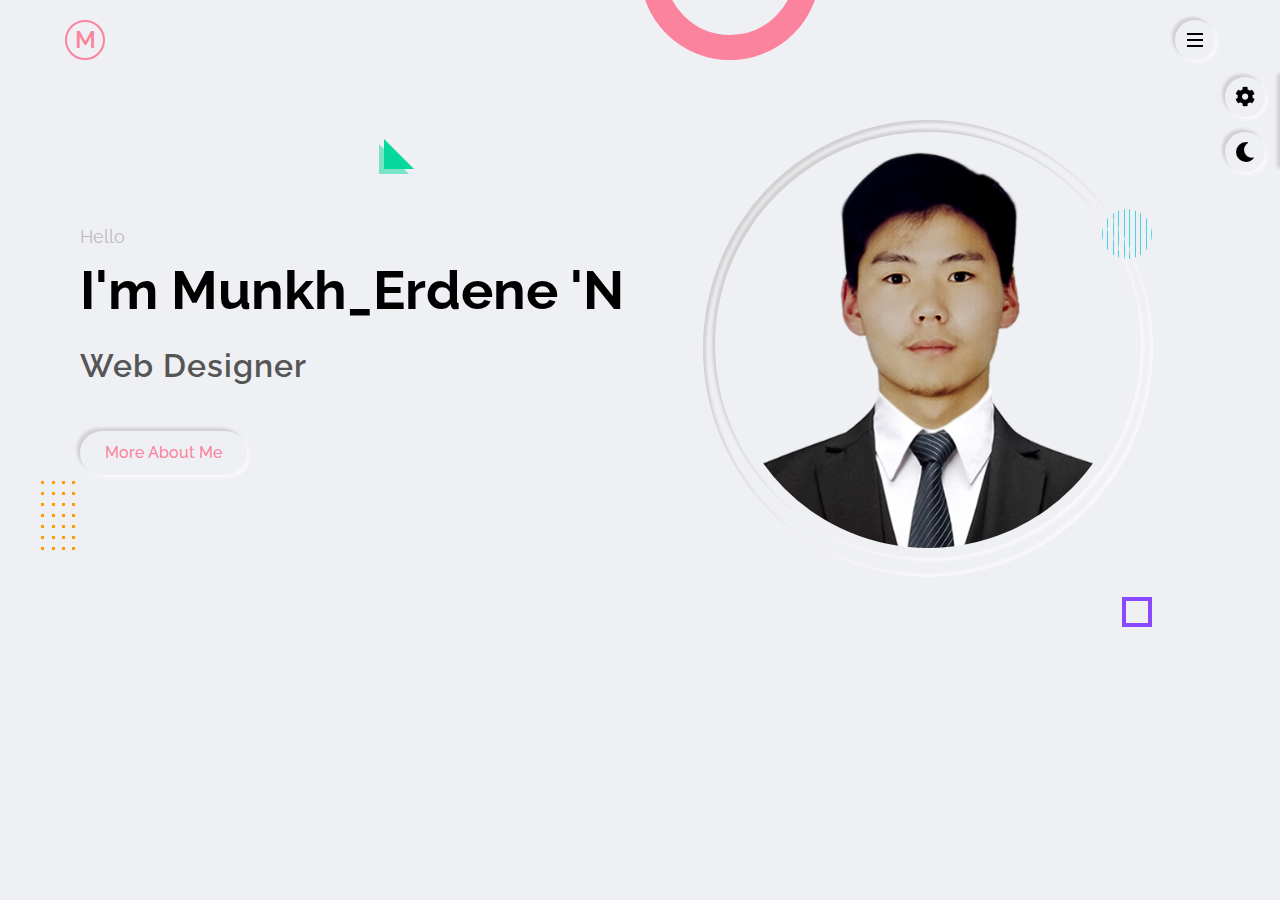
==== index.html @ 254041e9 "responsive edit!!!!" ====
<!DOCTYPE html>
<html lang="mn">
  <head>
    <meta charset="UTF-8" />
    <meta http-equiv="X-UA-Compatible" content="IE=edge" />
    <meta name="viewport" content="width=device-width, initial-scale=1.0" />
    <link
      rel="stylesheet"
      href="https://cdnjs.cloudflare.com/ajax/libs/font-awesome/5.15.4/css/all.min.css"
      integrity="sha512-1ycn6IcaQQ40/MKBW2W4Rhis/DbILU74C1vSrLJxCq57o941Ym01SwNsOMqvEBFlcgUa6xLiPY/NS5R+E6ztJQ=="
      crossorigin="anonymous"
      referrerpolicy="no-referrer"
    />
    <link rel="stylesheet" href="./assets/css/sytle.css" />
    <link rel="icon" type="image/png" href="./img/photo/title logo.png" />
    <link
      rel="stylesheet"
      type="text/css"
      class="alternate-style"
      title="color-1"
      href="./assets/skins/color-1.css"
      disabled
    />
    <link
      rel="stylesheet"
      type="text/css"
      class="alternate-style"
      title="color-2"
      href="./assets/skins/color-2.css"
      disabled
    />
    <link
      rel="stylesheet"
      type="text/css"
      class="alternate-style"
      title="color-3"
      href="./assets/skins/color-3.css"
      disabled
    />
    <link
      rel="stylesheet"
      type="text/css"
      class="alternate-style"
      title="color-4"
      href="./assets/skins/color-4.css"
      disabled
    />
    <link
      rel="stylesheet"
      type="text/css"
      class="alternate-style"
      title="color-5"
      href="./assets/skins/color-5.css"
      disabled
    />
    <title>Portfolio Website</title>
  </head>

  <body>
    <!-- header start -->
    <header class="header">
      <div class="container">
        <div class="row">
          <div class="logo">
            <a href="./index.html">M</a>
          </div>
          <div class="hamburger-btn outer-shadow hover-in-shadow">
            <span></span>
          </div>
        </div>
      </div>
    </header>
    <!-- header end -->

    <!-- navigation menu start -->
    <nav class="nav-menu">
      <div class="close-nav-menu outer-shadow hover-in-shadow">&times;</div>
      <div class="nav-menu-inner">
        <ul>
          <li>
            <a href="#home" class="link-item inner-shadow active">Home</a>
          </li>
          <li>
            <a href="#about" class="link-item outer-shadow hover-in-shadow"
              >About</a
            >
          </li>
          <li>
            <a href="#service" class="link-item outer-shadow hover-in-shadow"
              >Services</a
            >
          </li>
          <li>
            <a href="#portfolio" class="link-item outer-shadow hover-in-shadow"
              >Portfolio</a
            >
          </li>
          <li>
            <a href="#contact" class="link-item outer-shadow hover-in-shadow"
              >Contact</a
            >
          </li>
        </ul>
      </div>
      <!-- copyright text -->
      <p class="copyright">&copy; 2021 Website Munkh_Erdene 'N</p>
    </nav>
    <div class="fade-out-effect"></div>
    <!-- navigation menu end -->

    <!-- home section start -->
    <section class="home-section section active" id="home">
      <!-- effect wrap start -->
      <div class="effect-wrap">
        <div class="effect effect-1"></div>
        <div class="effect effect-2">
          <div></div>
          <div></div>
          <div></div>
          <div></div>
          <div></div>
          <div></div>
          <div></div>
          <div></div>
          <div></div>
          <div></div>
          <div></div>
          <div></div>
          <div></div>
          <div></div>
          <div></div>
          <div></div>
          <div></div>
          <div></div>
          <div></div>
          <div></div>
          <div></div>
          <div></div>
          <div></div>
          <div></div>
          <div></div>
          <div></div>
          <div></div>
          <div></div>
        </div>
        <div class="effect effect-3"></div>
        <div class="effect effect-4"></div>
        <div class="effect effect-5">
          <div></div>
          <div></div>
          <div></div>
          <div></div>
          <div></div>
          <div></div>
          <div></div>
          <div></div>
          <div></div>
          <div></div>
        </div>
      </div>
      <!-- effect wrap end -->

      <div class="container">
        <div class="row1 full-screen alin-items-center">
          <div class="home-text">
            <p>Hello</p>
            <h2>I'm Munkh_Erdene 'N</h2>
            <div class="animated-text">
              <h1>Web Designer</h1>
              <h1>Web Developer</h1>
              <h1>Graphic Designer</h1>
            </div>
            <a
              href="#about"
              class="link-item btn-1 outer-shadow hover-in-shadow"
              >More About Me</a
            >
          </div>
          <div class="home-img">
            <div class="img-box inner-shadow">
              <img
                src="./img/photo/main.png"
                class="outer-shadow"
                alt="profile pic"
              />
            </div>
          </div>
        </div>
      </div>
    </section>
    <!-- home section end -->

    <!-- about section start -->
    <section class="about-section section" id="about">
      <div class="container">
        <div class="row">
          <div class="section-title">
            <h2 data-heading="main info">About Me</h2>
          </div>
        </div>
        <div class="row">
          <div class="about-img">
            <div class="img-box inner-shadow">
              <img
                src="./img/photo/main.png"
                class="outer-shadow"
                alt="profile pic"
              />
            </div>
            <!-- social links start -->
            <div class="social-link">
              <a
                href="https://www.facebook.com/profile.php?id=100051219225072"
                class="outer-shadow hover-in-shadow"
              >
                <i class="fab fa-facebook-f"></i>
              </a>
              <a href="#" class="outer-shadow hover-in-shadow"
                ><i class="fab fa-twitter"></i
              ></a>
              <a
                href="https://www.instagram.com/munkh_erdene.n12/"
                class="outer-shadow hover-in-shadow"
              >
                <i class="fab fa-instagram"></i>
              </a>
              <a
                href="https://github.com/Munkh-Erdene12"
                class="outer-shadow hover-in-shadow"
              >
                <i class="fab fa-github"> </i>
              </a>
            </div>
            <!-- social links end -->
          </div>
          <div class="about-info">
            <p>
              <span>Сайна байна уу? Намайг Мөнх-Эрдэнэ гэдэг.</span>
              Миний үндсэн мэргэжил гэвэл Graphic designer төгссөн. Тэгээд хүн
              ерөн өөрийнхөө дуртай зүйлээл хийх хэрэгтэй юм байна гэж бодоод,
              Энэтхэгийн их сургуулийн IT programming мэргэжилийг сонгосон.
              Ягаад IT чиглэлийг сонгосон бэ гэвэл,
            </p>
            <p>
              Миний хувьд компьютерийн программ хангамж чиглэлд их сонирхолтой
              байдаг байсан. Ирээдүйд чадварлаг programmist болохын төлөө хичээх
              болно.
            </p>
            <a
              href="./img/photo/cv.jpg"
              download
              class="btn-1 outer-shadow hover-in-shadow"
              >Download CV</a
            >
            <a href="#contact" class="btn-1 outer-shadow hover-in-shadow"
              >See More</a
            >
          </div>
        </div>

        <!-- about tabs start -->
        <div class="row">
          <div class="about-tabs">
            <span class="tab-item outer-shadow active" data-target=".skills"
              >Skills</span
            >
            <span class="tab-item" data-target=".experience">Experience</span>
            <span class="tab-item" data-target=".education">Education</span>
          </div>
        </div>
        <!-- about tabs end -->

        <!-- skill start -->
        <div class="row">
          <div class="skills tab-content active">
            <div class="grid">
              <!-- skill item start -->
              <div class="skill-item">
                <p>Html</p>
                <div class="progress inner-shadow">
                  <div class="progress-bar" style="width: calc(95% - 14px)">
                    <span>95%</span>
                  </div>
                </div>
              </div>
              <!-- skill item end -->

              <!-- skill item start -->
              <div class="skill-item">
                <p>Css</p>
                <div class="progress inner-shadow">
                  <div class="progress-bar" style="width: calc(85% - 14px)">
                    <span>85%</span>
                  </div>
                </div>
              </div>
              <!-- skill item end -->

              <!-- skill item start -->
              <div class="skill-item">
                <p>Bootstrap</p>
                <div class="progress inner-shadow">
                  <div class="progress-bar" style="width: calc(80% - 14px)">
                    <span>80%</span>
                  </div>
                </div>
              </div>
              <!-- skill item end -->

              <!-- skill item start -->
              <div class="skill-item">
                <p>Python</p>
                <div class="progress inner-shadow">
                  <div class="progress-bar" style="width: calc(30% - 14px)">
                    <span>30%</span>
                  </div>
                </div>
              </div>
              <!-- skill item end -->

              <!-- skill item start -->
              <div class="skill-item">
                <p>javascript</p>
                <div class="progress inner-shadow">
                  <div class="progress-bar" style="width: calc(30% - 14px)">
                    <span>30%</span>
                  </div>
                </div>
              </div>
              <!-- skill item end -->

              <!-- skill item start-->
              <div class="skill-item">
                <p>C++</p>
                <div class="progress inner-shadow">
                  <div class="progress-bar" style="width: calc(15% - 14px)">
                    <span>15%</span>
                  </div>
                </div>
              </div>
              <!-- skill item end -->
            </div>
          </div>
        </div>
        <!-- skill end -->

        <!-- experience start -->
        <div class="row-1">
          <div class="experience tab-content">
            <div class="row-1">
              <div class="timeline">
                <div class="row-1">
                  <!-- timeline item start -->
                  <div class="timeline-item">
                    <div class="timeline-item-inner outer-shadow">
                      <div class="icon">
                        <i class="fas fa-briefcase"></i>
                      </div>
                      <span>2020-2021</span>
                      <h3>Эх бэлтгэл & Засвар</h3>
                      <h4>Итгэл мөнх андууд</h4>
                      <p>
                        Итгэл мөнх андууд-д ажиллаж байхдаа эх бэлтгэл, 3D зураг
                        зурах болон сүлжээ засвар дээр ажиллаж байсан.
                      </p>
                    </div>
                  </div>
                  <!-- timeline item end -->

                  <!-- timeline item start -->
                  <div class="timeline-item">
                    <div class="timeline-item-inner outer-shadow">
                      <div class="icon">
                        <i class="fas fa-briefcase"></i>
                      </div>
                      <span>2019.10-21, 2019.10.27</span>
                      <h3>Өвөр Монгол шилийн гол</h3>
                      <h4>Дадлга</h4>
                      <p>
                        Шилийн голд дадлага гарч байх хугацаанд эх бэлтгэл болон
                        засвар сүлжээ гэх мэт зүйл дээр ажиллаж байсан. Мөн сурч
                        байсан зүйлээ улам батлагдагч мөн мэдэхгүй зүйлээ сурч
                        авсан.
                      </p>
                    </div>
                  </div>
                  <!-- timeline item end -->

                  <!-- timeline item start -->
                  <div class="timeline-item">
                    <div class="timeline-item-inner outer-shadow">
                      <div class="icon">
                        <i class="fas fa-briefcase"></i>
                      </div>
                      <span>2021.9.15, 2021.11.15</span>
                      <h3>Дархан-Өргөө политехник коллеж</h3>
                      <h4>Дадлга</h4>
                      <p>
                        ДӨПК дадлага гарч байхдаа сүлжээ болон засвар тал дээр
                        их ажиллсан мөн дадлага д гарч байх хугацаанд сурсан
                        мэдсэн зүйлээ батлагдагч улам сайжирсан.
                      </p>
                    </div>
                  </div>
                  <!-- timeline item end -->
                </div>
              </div>
            </div>
          </div>
        </div>
        <!-- experience end -->

        <!-- Education start -->
        <div class="row-1">
          <div class="education tab-content">
            <div class="row-1">
              <div class="timeline">
                <div class="row-1">
                  <!-- timeline item start -->
                  <div class="timeline-item">
                    <div class="timeline-item-inner outer-shadow">
                      <div class="icon">
                        <i class="fas fa-graduation-cap"></i>
                      </div>
                      <span>2008-2018</span>
                      <h3>Дархан 4-р сургууль</h3>
                      <h4>Бүрэн дунд сургууль</h4>
                      <p>
                        2008-2016 он хүртэл Дархан 4-р сургууль-д сурч байсан
                        2016-2018 Дархан дээд сургууль-д сурсан.
                      </p>
                    </div>
                  </div>
                  <!-- timeline item end -->

                  <!-- timeline item start -->
                  <div class="timeline-item">
                    <div class="timeline-item-inner outer-shadow">
                      <div class="icon">
                        <i class="fas fa-graduation-cap"></i>
                      </div>
                      <span>2018-2020</span>
                      <h3>Дархан-Өргөө Политехник коллеж</h3>
                      <h4>Цахим Тоног Төхөөрөмжийн Үйчилгээний Ажилтан</h4>
                      <p>
                        ДӨПК-д Сурч байхдаа компьютер засвар, сүлжээ, эх
                        бэлтгэл, албан бичиг баримт, компьютер үйлдлийн систем
                        гэх мэт сурсан.
                      </p>
                    </div>
                  </div>
                  <!-- timeline item end -->

                  <!-- timeline item start -->
                  <div class="timeline-item">
                    <div class="timeline-item-inner outer-shadow">
                      <div class="icon">
                        <i class="fas fa-graduation-cap"></i>
                      </div>
                      <span>2021-2022</span>
                      <h3>Энэтхэгийн Их Сургууль</h3>
                      <h4>Software engineer</h4>
                      <p>
                        Энэтхэгийн их сургууль-д сурч байхдаа программ хангамж,
                        утасны аппилекшин, англи хэл, marketing m anagment гэх
                        мэт зүйл сурсан.
                      </p>
                    </div>
                  </div>
                  <!-- timeline item end -->
                </div>
              </div>
            </div>
          </div>
        </div>
        <!-- Education end -->
      </div>
    </section>
    <!-- about section end -->

    <!-- service secion start -->
    <section class="service-section section" id="service">
      <div class="container">
        <div class="service">
          <div class="section-title">
            <h2 data-heading="Service">What i do</h2>
          </div>
          <div class="grid">
              <!-- service item start -->
    <div class="service-item">
      <div class="service-item-inner outer-shadow">
        <div class="icon inner-shadow">
          <i class="fas fa-mobile-alt"></i>
        </div>
        <h3>Responsive Design</h3>
        <p>
          Бүх төхөөрөмж дээр сайн харагдах янз бүрийн дэлгэцийн хэмжээ,
          харах портыг автоматаар тохируулах болно.
        </p>
      </div>
    </div>
    <!-- service item end -->

    <!-- service item start -->
    <div class="service-item">
      <div class="service-item-inner outer-shadow">
        <div class="icon inner-shadow">
          <i class="fas fa-laptop-code"></i>
        </div>
        <h3>Web Design</h3>
        <p>
          https://cdnjs.com/ энэ линкээр бэлэн кодууд авч болно. бас
          загвараа өөрчилж болно.
        </p>
      </div>
    </div>
    <!-- service item end -->

    <!-- service item start -->
    <div class="service-item">
      <div class="service-item-inner outer-shadow">
        <div class="icon inner-shadow">
          <i class="fas fa-palette"></i>
        </div>
        <h3>Graphic Design</h3>
        <p>
          w3schools.com танд маш хэрэгтэй сайт. Мөн font style google
          fontoos тохируулаарай
        </p>
      </div>
    </div>
    <!-- service item end -->

    <!-- service item start -->
    <div class="service-item">
      <div class="service-item-inner outer-shadow">
        <div class="icon inner-shadow">
          <i class="fas fa-chart-line"></i>
        </div>
        <h3>Дэмжлэг</h3>
        <p>
          Эзэн хичээвэл заяа хичээнээ гэж. Өнөөдөр би төгс биш ч өдөр
          бүр хичээж л явна...
        </p>
      </div>
    </div>
    <!-- service item end -->

    <!-- service item start -->
    <div class="service-item">
      <div class="service-item-inner outer-shadow">
        <div class="icon inner-shadow">
          <i class="fas fa-sitemap"></i>
        </div>
        <h3>Structured Query Language</h3>
        <p>
          SQL нь Structured Query Language гэдэг үгний товчлол бөгөөд
          голдуу өгөгдлийн сантай ажилладаг хэл.
        </p>
      </div>
    </div>
    <!-- service item end -->

    <!-- service item start -->
    <div class="service-item">
      <div class="service-item-inner outer-shadow">
        <div class="icon inner-shadow">
          <i class="fab fa-codepen"></i>
        </div>
        <h3>Application</h3>
        <p>
          Web application хийх/хөгжүүлэхэд дата анализ, дата шинжлэх
          ухаан, хиймэл оюун ухаан
        </p>
      </div>
    </div>
    <!-- service item end -->
          </div>
        </div>
      </div>
    </section>
    <!-- service secion end -->

    <!-- portfolio section start -->
    <section class="portfolio-section section" id="portfolio">
      <div class="container">
        <div class="row-1">
          <div class="section-title">
            <h2 data-heading="PORTFOLIO">Latest work</h2>
          </div>
        </div>
        <!-- portfolio filter start -->
        <!-- <div class="portfolio-title">
          <div class="portfolio-filter">
            <span class="filter-item outer-shadow active" data-target="all">
              all
            </span>
            <span class="filter-item" data-target="web-application">
              web application
            </span>
            <span class="filter-item" data-target="photoshop"> photoshop </span>
            <span class="filter-item" data-target="mobile-app">mobile-app</span>
            <span class="filter-item" data-target="e-commerce">e-commerce</span>
          </div>
        </div> -->
        <!-- portfolio filter end -->

        <!-- portfolio items start -->
        <div class="portfolio-grid portfolio-items">
          <!-- portfolio item start -->
          <div class="portfolio-item">
            <div class="portfolio-item-inner outer-shadow">
              <div class="portfolio-item-img">
                <a href="./project/Portfolio Website/index.html">
                  <img
                    src="./img/portfolio/large/project-1.jpg"
                    alt="portfolio-1"
                    data-screenshots="./img"
                  />
                </a>
              </div>
              <a href="./project/Portfolio Website/index.html">
                <p class="portfolio-item-title">Personal Portfolio</p>
              </a>
            </div>
          </div>
          <!-- portfolio item end -->

          <!-- portfolio item start -->
          <div class="portfolio-item">
            <div class="portfolio-item-inner outer-shadow">
              <div class="portfolio-item-img">
                <a href="./project/Dice-Game-master/index.html">
                  <img
                    src="./img/portfolio/large/project-2.jpg"
                    alt="dice"
                    data-screenshots="./img"
                /></a>
              </div>
              <a href="./project/Dice-Game-master/index.html">
                <p class="portfolio-item-title">Personal Dice</p>
              </a>
            </div>
          </div>
          <!-- portfolio item end -->

          <!-- portfolio item start -->
          <div class="portfolio-item">
            <div class="portfolio-item-inner outer-shadow">
              <div class="portfolio-item-img">
                <a href="./project/finance/index.html">
                  <img src="./img/portfolio/large/finance.jpg" alt="finance" />
                </a>
              </div>
              <a href="./project/finance/index.html">
                <p class="portfolio-item-title">Personal Finance</p>
              </a>
            </div>
          </div>
          <!-- portfolio item end -->

          <!-- portfolio item start -->
          <div class="portfolio-item">
            <div class="portfolio-item-inner outer-shadow">
              <div class="portfolio-item-img">
                <a href="./project/Calculator/index.html">
                  <img
                    src="./img/portfolio/large/project-4.jpg"
                    alt="calculator"
                    data-screenshots="./img"
                  />
                </a>
              </div>
              <a href="./project/Calculator/index.html">
                <p class="portfolio-item-title">Personal Calculator</p>
              </a>
            </div>
          </div>
          <!-- portfolio item end -->

          <!-- portfolio item start -->
          <div class="portfolio-item">
            <div class="portfolio-item-inner outer-shadow">
              <div class="portfolio-item-img">
                <a href="./project/piano/index.html">
                  <img
                    src="./img/portfolio/large/project-5.JPG"
                    alt="piano"
                    data-screenshots="./img"
                /></a>
              </div>
              <a href="./project/piano/index.html">
                <p class="portfolio-item-title">Personal Piano</p>
              </a>
            </div>
          </div>
          <!-- portfolio item end -->

          <!-- portfolio item start -->
          <div class="portfolio-item">
            <div class="portfolio-item-inner outer-shadow">
              <div class="portfolio-item-img">
                <a href="./project/Music Player in JavaScript/index.html">
                  <img
                    src="./img/portfolio/large/music.jpg"
                    alt="portfolio-1"
                    data-screenshots="./img"
                  />
                </a>
              </div>
              <a href="/project/Music Player in JavaScript/index.html">
                <p class="portfolio-item-title">Personal Music</p>
              </a>
            </div>
          </div>
          <!-- portfolio item end -->
        </div>
        <!-- portfolio items end -->
      </div>
    </section>
    <!-- portfolio section end -->

    <!-- contact section start -->
    <section class="contact-section section" id="contact">
      <div class="container">
        <div class="row-1">
          <div class="section-title">
            <h2 data-heading="contact">Get In Touch</h2>
          </div>
        </div>
        <div class="contact-grid">
          <!-- contact item start -->
          <div class="contact-item">
            <div class="contact-item-inner outer-shadow">
              <i class="fas fa-phone"></i>
              <span>Phone</span>
              <p><a href="tel:+97689644578">+97689644578</a></p>
            </div>
          </div>
          <!-- contact item end -->

          <!-- contact item start -->
          <div class="contact-item">
            <div class="contact-item-inner outer-shadow">
              <i class="fas fa-envelope"></i>
              <span>Email</span>
              <p>
                <a href="mailto:example@mail.com">
                  Munkherdene.n1207@gmail.com
                </a>
              </p>
            </div>
          </div>
          <!-- contact item end -->

          <!-- contact item start -->
          <div class="contact-item">
            <div class="contact-item-inner outer-shadow">
              <i class="fas fa-map-marker-alt"></i>
              <span>Email</span>
              <p>Darkhan Uul aimag</p>
            </div>
          </div>
          <!-- contact item end -->
        </div>
        <div class="contact-input-grid">
          <div class="contact-form">
            <form action="">
              <div class="w-50">
                <div class="input-group outer-shadow hover-in-shadow">
                  <input type="text" placeholder="Name" class="input-control" />
                </div>
                <div class="input-group outer-shadow hover-in-shadow">
                  <input
                    type="text"
                    placeholder="Email"
                    class="input-control"
                  />
                </div>
                <div class="input-group outer-shadow hover-in-shadow">
                  <input
                    type="text"
                    placeholder="Subject"
                    class="input-control"
                  />
                </div>
              </div>
              <div class="w-50">
                <div class="input-group outer-shadow hover-in-shadow">
                  <textarea
                    class="input-control"
                    name=""
                    id=""
                    placeholder="Message"
                  ></textarea>
                </div>
              </div>
            </form>
            <div class="row1">
              <div class="submit-btn">
                <button
                  type="submit"
                  class="btn-1 outer-shadow hover-in-shadow"
                >
                  Send Message
                </button>
              </div>
            </div>
          </div>
        </div>
      </div>
    </section>
    <!-- contact section end -->

    <!-- style switcher start - for demo purposes only -->
    <div class="style-switcher outer-shadow">
      <div class="style-switcher-toggler s-icon outer-shadow hover-in-shadow">
        <i class="fa fa-cog"></i>
      </div>
      <div class="day-night s-icon outer-shadow hover-in-shadow">
        <i class="fas fa-moon"></i>
      </div>
      <h4>Theme Colors</h4>
      <div class="colors">
        <span class="color-1" onclick="setActiveStyle('color-1')"></span>
        <span class="color-2" onclick="setActiveStyle('color-2')"></span>
        <span class="color-3" onclick="setActiveStyle('color-3')"></span>
        <span class="color-4" onclick="setActiveStyle('color-4')"></span>
        <span class="color-5" onclick="setActiveStyle('color-5')"></span>
      </div>
    </div>
    <!-- style switcher end -->

    <!-- script -->
    <script src="./main.js"></script>
    <script src="./switcher.js"></script>
  </body>
</html>
---- assets/css/sytle.css ----
@import url("https://fonts.googleapis.com/css2?family=Raleway:wght@400;500;600;700&display=swap");
* {
  margin: 0;
  padding: 0;
  -webkit-box-sizing: border-box;
          box-sizing: border-box;
  outline: none;
  text-decoration: none;
  list-style: none;
}

img {
  max-width: 100%;
}

.container {
  margin: auto;
  max-width: 1150px;
  -webkit-box-pack: center;
      -ms-flex-pack: center;
          justify-content: center;
  -webkit-box-align: center;
      -ms-flex-align: center;
          align-items: center;
  position: relative;
}

:root {
  --bg-black-900: #000;
  --bg-black-100: #ddd;
  --bg-black-50: #eff0f4;
  --bg-text-900: #000;
  --bg-text-700: #555;
  --bg-text-600: #666;
  --bg-text-300: #bbb;
  --bg-opacity: rgba(43, 44, 47, 0.5);
  --skin-color: #fb839e;
  --outer-shadow: -3px -3px 3px #d0d0d0, 3px 3px 3px #f8f8f8;
  --outer-shadow-0: 0 0 0 #d0d0d0, 0 0 0 #f8f8f8;
  --inner-shadow: inset 3px 3px 3px #d0d0d0, inset -3px -3px 3px #f8f8f8;
  --inner-shadow-0: inset 0 0 0 #d0d0d0, inset 0 0 0 #f8f8f8;
}

body {
  font-size: 16px;
  line-height: 1.5;
  overflow-x: hidden;
  background: var(--bg-black-50);
}

body.dark {
  --bg-black-900: #fff;
  --bg-black-100: #353535;
  --bg-black-50: #2b2b2b;
  --bg-text-900: #fff;
  --bg-text-700: #fff;
  --bg-text-600: #bbb;
  --outer-shadow: -3px -3px 3px #222327, 3px 3px 3px #363636;
  --outer-shadow-0: 0 0 0 #222327, 0 0 0 #363636;
  --inner-shadow: inset 3px 3px 3px #222327, inset -3px -3px 3px #363636;
  --inner-shadow-0: inset 0 0 0 #222327, inset 0 0 0 #363636;
}

.outer-shadow {
  -webkit-box-shadow: var(--outer-shadow);
          box-shadow: var(--outer-shadow);
}

.inner-shadow {
  -webkit-box-shadow: var(--inner-shadow);
          box-shadow: var(--inner-shadow);
}

.hover-in-shadow {
  z-index: 1;
  position: relative;
}

.hover-in-shadow:hover {
  -webkit-box-shadow: var(--outer-shadow-0);
          box-shadow: var(--outer-shadow-0);
}

.hover-in-shadow:hover::after {
  -webkit-box-shadow: var(--inner-shadow);
          box-shadow: var(--inner-shadow);
}

.hover-in-shadow::after {
  content: "";
  position: absolute;
  left: 0;
  top: 0;
  width: 100%;
  height: 100%;
  -webkit-transition: all 0.3s ease;
  transition: all 0.3s ease;
}

.alin-items-center {
  -webkit-box-align: center;
      -ms-flex-align: center;
          align-items: center;
}

.btn-1 {
  padding: 10px 25px;
  font-size: 16px;
  font-weight: 500;
  color: var(--skin-color);
  background: transparent;
  line-height: 1.5;
  cursor: pointer;
  border-radius: 30px;
  -webkit-transition: all 0.3s ease;
  transition: all 0.3s ease;
  display: inline-block;
  border: none;
}

.btn-1::after {
  border-radius: 30px;
}

.effect-wrap .effect {
  z-index: -1;
  position: absolute;
}

.effect-wrap .effect-1 {
  width: 30px;
  height: 30px;
  border: 4px solid #8a49ff;
  right: 10%;
  bottom: 10%;
  -webkit-animation: spin 10s linear infinite;
          animation: spin 10s linear infinite;
}

.effect-wrap .effect-2 {
  left: 3%;
  bottom: 20%;
  width: 40px;
  display: -webkit-box;
  display: -ms-flexbox;
  display: flex;
  -ms-flex-wrap: wrap;
      flex-wrap: wrap;
  -webkit-box-pack: justify;
      -ms-flex-pack: justify;
          justify-content: space-between;
  -webkit-animation: topBounce 3s ease-in-out infinite;
          animation: topBounce 3s ease-in-out infinite;
}

.effect-wrap .effect-2 div {
  height: 3px;
  width: 3px;
  background: #ff9c07;
  margin: 0 3px 8px;
}

.effect-wrap .effect-3 {
  height: 180px;
  width: 180px;
  border: 25px solid var(--skin-color);
  border-radius: 50%;
  left: 50%;
  top: -120px;
  -webkit-animation: leftBounce 3s ease-in-out infinite;
          animation: leftBounce 3s ease-in-out infinite;
}

.effect-wrap .effect-4 {
  border-top: 30px solid transparent;
  border-left: 30px solid #06d79c;
  left: 30%;
  top: 20%;
  -webkit-animation: spin 15s linear infinite;
          animation: spin 15s linear infinite;
}

.effect-wrap .effect-4::before {
  content: "";
  border-top: 30px solid transparent;
  border-left: 30px solid #06d79c;
  position: absolute;
  opacity: 0.5;
  left: -35px;
  top: -25px;
}

.effect-wrap .effect-5 {
  width: 50px;
  height: 50px;
  right: 10%;
  top: 30%;
  display: -webkit-box;
  display: -ms-flexbox;
  display: flex;
  -webkit-box-pack: justify;
      -ms-flex-pack: justify;
          justify-content: space-between;
  border-radius: 50%;
  overflow: hidden;
  -webkit-animation: spin 10s linear infinite;
          animation: spin 10s linear infinite;
}

.effect-wrap .effect-5 div {
  width: 1px;
  background: #4dd0e1;
}

@-webkit-keyframes spin {
  0% {
    -webkit-transform: rotate(0deg);
            transform: rotate(0deg);
  }
  100% {
    -webkit-transform: rotate(360deg);
            transform: rotate(360deg);
  }
}

@keyframes spin {
  0% {
    -webkit-transform: rotate(0deg);
            transform: rotate(0deg);
  }
  100% {
    -webkit-transform: rotate(360deg);
            transform: rotate(360deg);
  }
}

@-webkit-keyframes topBounce {
  0%,
  100% {
    -webkit-transform: translateY(0);
            transform: translateY(0);
  }
  50% {
    -webkit-transform: translateY(25px);
            transform: translateY(25px);
  }
}

@keyframes topBounce {
  0%,
  100% {
    -webkit-transform: translateY(0);
            transform: translateY(0);
  }
  50% {
    -webkit-transform: translateY(25px);
            transform: translateY(25px);
  }
}

@-webkit-keyframes leftBounce {
  0%,
  100% {
    -webkit-transform: translateX(0);
            transform: translateX(0);
  }
  50% {
    -webkit-transform: translateX(25px);
            transform: translateX(25px);
  }
}

@keyframes leftBounce {
  0%,
  100% {
    -webkit-transform: translateX(0);
            transform: translateX(0);
  }
  50% {
    -webkit-transform: translateX(25px);
            transform: translateX(25px);
  }
}

.section-title {
  padding: 0 15px;
  -webkit-box-flex: 0;
      -ms-flex: 0 0 100%;
          flex: 0 0 100%;
  max-width: 100%;
  text-align: center;
  font-size: 30px;
  text-transform: uppercase;
  margin-bottom: 60px;
}

.section-title h2 {
  color: var(--bg-text-900);
  font-weight: 700;
  margin: 0;
  display: inline-block;
}

.section-title h2::before {
  content: attr(data-heading);
  display: block;
  font-size: 16px;
  font-weight: 600;
  color: var(--skin-color);
}

.reveal {
  position: relative;
  -webkit-transform: translateY(50px);
          transform: translateY(50px);
  opacity: 0;
  -webkit-transition: all 1.5s ease;
  transition: all 1.5s ease;
}

.reveal.active {
  opacity: 1;
  -webkit-transform: translateY(0);
          transform: translateY(0);
}

.section.hide {
  display: none;
}

*:not(i) {
  font-weight: 400;
  font-family: "Raleway", sans-serif;
}

.header {
  width: 100%;
  top: 0;
  left: 0;
  z-index: 99;
  padding: 20px 15px;
  position: absolute;
}

.header .row {
  display: -webkit-box;
  display: -ms-flexbox;
  display: flex;
  -ms-flex-wrap: wrap;
      flex-wrap: wrap;
  -webkit-box-pack: justify;
      -ms-flex-pack: justify;
          justify-content: space-between;
}

.header .row .logo a {
  width: 40px;
  height: 40px;
  display: inline-block;
  text-align: center;
  line-height: 35px;
  border: 2px solid var(--skin-color);
  font-size: 24px;
  border-radius: 50%;
  color: var(--skin-color);
  font-weight: 600;
  text-transform: uppercase;
}

.header .row .hamburger-btn {
  width: 40px;
  height: 40px;
  cursor: pointer;
  -webkit-transition: all 0.3s ease;
  transition: all 0.3s ease;
  border-radius: 40px;
  z-index: 9999;
  display: -webkit-box;
  display: -ms-flexbox;
  display: flex;
  -webkit-box-align: center;
      -ms-flex-align: center;
          align-items: center;
  -webkit-box-pack: center;
      -ms-flex-pack: center;
          justify-content: center;
}

.header .row .hamburger-btn::after {
  border-radius: 40px;
}

.header .row .hamburger-btn span {
  width: 16px;
  height: 2px;
  display: block;
  position: relative;
  background: var(--bg-black-900);
}

.header .row .hamburger-btn span::before, .header .row .hamburger-btn span::after {
  content: "";
  left: 0;
  width: 100%;
  height: 100%;
  position: absolute;
  background: var(--bg-black-900);
}

.header .row .hamburger-btn span::before {
  top: -6px;
}

.header .row .hamburger-btn span::after {
  top: 6px;
}

.nav-menu {
  position: fixed;
  padding: 0 15px;
  left: 0;
  top: 0;
  width: 100%;
  height: 100%;
  background: var(--bg-black-50);
  z-index: -1;
  opacity: 0;
  visibility: hidden;
  overflow-y: auto;
}

.nav-menu.open {
  visibility: visible;
  opacity: 1;
  z-index: 999;
  -webkit-transition: all 0.3s ease-in;
  transition: all 0.3s ease-in;
}

.nav-menu p.copyright {
  position: absolute;
  left: -90px;
  top: 50%;
  font-size: 15px;
  color: var(--bg-text-600);
  -webkit-transform: translateY(-50%) rotate(-90deg);
          transform: translateY(-50%) rotate(-90deg);
}

.nav-menu .close-nav-menu {
  width: 40px;
  height: 40px;
  display: block;
  font-size: 35px;
  line-height: 35px;
  border-radius: 50%;
  position: absolute;
  right: 15px;
  top: 15px;
  cursor: pointer;
  text-align: center;
  color: var(--bg-text-600);
  -webkit-transition: all 0.3s ease;
  transition: all 0.3s ease;
}

.nav-menu .close-nav-menu::after {
  border-radius: 50%;
}

.nav-menu .nav-menu-inner {
  min-height: 100vh;
  display: -webkit-box;
  display: -ms-flexbox;
  display: flex;
  -webkit-box-align: center;
      -ms-flex-align: center;
          align-items: center;
  -webkit-box-pack: center;
      -ms-flex-pack: center;
          justify-content: center;
}

.nav-menu .nav-menu-inner ul {
  padding: 15px;
  text-align: center;
}

.nav-menu .nav-menu-inner ul li {
  display: block;
  margin-bottom: 20px;
}

.nav-menu .nav-menu-inner ul li a {
  display: inline-block;
  font-size: 28px;
  font-weight: 600;
  color: var(--bg-text-600);
  padding: 5px 30px;
  border-radius: 30px;
  text-transform: capitalize;
  -webkit-transition: all 0.3s ease;
  transition: all 0.3s ease;
}

.nav-menu .nav-menu-inner ul li a.active {
  color: var(--skin-color);
}

.nav-menu .nav-menu-inner ul li a::after {
  border-radius: 30px;
}

.nav-menu .nav-menu-inner ul li:last-child {
  margin-bottom: 0;
}

.fade-out-effect {
  position: fixed;
  left: 0;
  top: 0;
  width: 100%;
  height: 100%;
  background: var(--bg-black-50);
  visibility: hidden;
  z-index: -1;
}

.fade-out-effect.active {
  visibility: visible;
  z-index: 1000;
  -webkit-animation: fadeOut 0.3s ease-out;
          animation: fadeOut 0.3s ease-out;
}

@-webkit-keyframes fadeOut {
  0% {
    opacity: 1;
  }
  100% {
    opacity: 0;
  }
}

@keyframes fadeOut {
  0% {
    opacity: 1;
  }
  100% {
    opacity: 0;
  }
}

/*---------------------
  navigation menu end
  ---------------------*/
/*--------------------
  home-section start
  --------------------*/
.home-section {
  position: relative;
}

.home-section .full-screen {
  padding: 120px 0;
  min-height: 100%;
  display: -webkit-box;
  display: -ms-flexbox;
  display: flex;
}

.home-section .full-screen .home-text,
.home-section .full-screen .home-img {
  -webkit-box-flex: 0;
      -ms-flex: 0 0 50%;
          flex: 0 0 50%;
  max-width: 50%;
  padding: 0 15px;
}

.home-section .full-screen .home-text p {
  color: var(--bg-text-300);
  font-size: 18px;
  text-transform: capitalize;
  margin: 0;
}

.home-section .full-screen .home-text h2 {
  font-size: 54px;
  font-weight: 700;
  color: var(--bg-text-900);
  margin: 0;
}

.home-section .full-screen .home-text .animated-text {
  height: 70px;
  overflow: hidden;
  position: relative;
}

.home-section .full-screen .home-text .animated-text h1 {
  color: var(--bg-text-700);
  font-weight: 600;
  font-size: 2em;
  line-height: 70px;
  letter-spacing: 1px;
  margin: 0;
  text-transform: capitalize;
}

.home-section .full-screen .home-text .animated-text h1:nth-child(1) {
  -webkit-animation: text-move 10s infinite;
          animation: text-move 10s infinite;
}

.home-section .full-screen .home-text .btn-1 {
  margin-top: 30px;
}

@-webkit-keyframes text-move {
  0% {
    margin-top: 0;
  }
  25% {
    margin-top: -70px;
  }
  50% {
    margin-top: -140px;
  }
  75% {
    margin-top: -70px;
  }
  100% {
    margin-top: 0;
  }
}

@keyframes text-move {
  0% {
    margin-top: 0;
  }
  25% {
    margin-top: -70px;
  }
  50% {
    margin-top: -140px;
  }
  75% {
    margin-top: -70px;
  }
  100% {
    margin-top: 0;
  }
}

.home-section .full-screen .home-img .img-box {
  max-width: 450px;
  display: block;
  margin: auto;
  border-radius: 50%;
  padding: 12px;
}

.home-section .full-screen .home-img .img-box img {
  width: 100%;
  border-radius: 50%;
  border: 10px solid transparent;
}

/*--------------------
  home-section end
  --------------------*/
/*--------------
about start
--------------*/
.about-section {
  width: 100%;
  padding: 80px 0 0;
  min-height: 100vh;
  /*--------------
  about tab sart 
  --------------*/
  /*--------------
  about tab end
  --------------*/
  /*-----------------
  about skill start
  -----------------*/
  /*-----------------
  about skill end
  -----------------*/
  /*--------------------------
  experience education start
  -------------------------*/
  /*--------------------------
  experience education end
  -------------------------*/
}

.about-section .row {
  display: -webkit-box;
  display: -ms-flexbox;
  display: flex;
}

.about-section .row .about-img {
  -webkit-box-flex: 0;
      -ms-flex: 0 0 40%;
          flex: 0 0 40%;
  max-width: 40%;
  padding: 0 15px;
}

.about-section .row .about-img .img-box {
  padding: 12px;
  border-radius: 5px;
}

.about-section .row .about-img .img-box img {
  width: 100%;
  border-radius: 5px;
  border: 10px solid transparent;
}

.about-section .row .about-img .social-link {
  margin-top: 20px;
  text-align: center;
}

.about-section .row .about-img .social-link a {
  display: inline-block;
  width: 40px;
  height: 40px;
  font-size: 16px;
  text-align: center;
  line-height: 40px;
  color: var(--bg-text-600);
  margin: 0 4px;
  border-radius: 50%;
  -webkit-transition: all 0.3s ease;
  transition: all 0.3s ease;
}

.about-section .row .about-img .social-link a i {
  line-height: 40px;
}

.about-section .row .about-img .social-link a:hover {
  color: var(--skin-color);
}

.about-section .row .about-img .social-link a::after {
  border-radius: 50%;
}

.about-section .row .about-info {
  -webkit-box-flex: 0;
      -ms-flex: 0 0 60%;
          flex: 0 0 60%;
  max-width: 60%;
  padding: 0 15px;
}

.about-section .row .about-info p {
  text-align: justify;
  font-size: 16px;
  line-height: 26px;
  margin-bottom: 15px;
  color: var(--bg-text-600);
}

.about-section .row .about-info p span {
  font-weight: 600;
}

.about-section .row .btn-1 {
  margin: 30px 20px 0 0;
}

.about-section .about-tabs {
  padding: 60px 15px 50px;
  -webkit-box-flex: 0;
      -ms-flex: 0 0 100%;
          flex: 0 0 100%;
  max-width: 100%;
  text-align: center;
}

.about-section .about-tabs .tab-item {
  display: inline-block;
  margin: 0 5px 10px;
  padding: 5px 10px;
  border-radius: 30px;
  cursor: pointer;
  font-size: 16px;
  -webkit-transition: all 0.3s ease;
  transition: all 0.3s ease;
  color: var(--bg-text-600);
  font-weight: 500;
  text-transform: capitalize;
}

.about-section .about-tabs .tab-item.active {
  color: var(--skin-color);
}

.about-section .about-tabs .tab-item:hover:not(.active) {
  opacity: 0.6;
}

.about-section .tab-content {
  -webkit-box-flex: 0;
      -ms-flex: 0 0 100%;
          flex: 0 0 100%;
  max-width: 100%;
  display: none;
}

.about-section .tab-content.active {
  display: block;
  -webkit-animation: fadeIntop 0.5s;
          animation: fadeIntop 0.5s;
}

@-webkit-keyframes fadeInTop {
  0% {
    opacity: 0;
    -webkit-transform: translateY(-25px);
            transform: translateY(-25px);
  }
  100% {
    opacity: 1;
    -webkit-transform: translateY(0px);
            transform: translateY(0px);
  }
}

@keyframes fadeInTop {
  0% {
    opacity: 0;
    -webkit-transform: translateY(-25px);
            transform: translateY(-25px);
  }
  100% {
    opacity: 1;
    -webkit-transform: translateY(0px);
            transform: translateY(0px);
  }
}

.about-section .skills {
  width: 100%;
}

.about-section .skills .grid {
  display: -ms-grid;
  display: grid;
  -ms-grid-columns: (48%)[2];
      grid-template-columns: repeat(2, 48%);
  -ms-grid-rows: (auto)[3];
      grid-template-rows: repeat(3, auto);
  gap: 3%;
  padding-bottom: 40px;
}

.about-section .skills .grid .skill-item {
  padding: 0 15px;
  margin-bottom: 40px;
}

.about-section .skills .grid .skill-item p {
  margin: 0 10px;
  font-size: 16px;
  color: var(--bg-text-600);
  text-transform: capitalize;
}

.about-section .skills .grid .skill-item .progress {
  height: 20px;
  border-radius: 10px;
  position: relative;
}

.about-section .skills .grid .skill-item .progress .progress-bar {
  background: var(--bg-text-600);
  height: 6px;
  left: 7px;
  top: 7px;
  position: absolute;
  border-radius: 10px;
}

.about-section .skills .grid .skill-item .progress .progress-bar span {
  position: absolute;
  right: 0;
  top: 0;
  font-size: 16px;
  font-weight: 500;
  color: var(--bg-text-600);
  margin-top: -40px;
}

.about-section .experience,
.about-section .education {
  padding-bottom: 80px;
}

.about-section .experience .timeline,
.about-section .education .timeline {
  -webkit-box-flex: 0;
      -ms-flex: 0 0 100%;
          flex: 0 0 100%;
  max-width: 100%;
  position: relative;
}

.about-section .experience .timeline::before,
.about-section .education .timeline::before {
  content: "";
  left: 50%;
  top: 0;
  width: 1px;
  height: 100%;
  background-color: var(--bg-black-100);
  position: absolute;
}

.about-section .experience .timeline .timeline-item,
.about-section .education .timeline .timeline-item {
  -webkit-box-flex: 0;
      -ms-flex: 0 0 100%;
          flex: 0 0 100%;
  max-width: 100%;
  padding: 0 15px;
}

.about-section .experience .timeline .timeline-item:nth-child(odd),
.about-section .education .timeline .timeline-item:nth-child(odd) {
  padding-right: calc(50% + 50px);
  text-align: right;
}

.about-section .experience .timeline .timeline-item:nth-child(odd) .icon,
.about-section .education .timeline .timeline-item:nth-child(odd) .icon {
  right: -70px;
}

.about-section .experience .timeline .timeline-item:nth-child(odd) .timeline-item-inner::before,
.about-section .education .timeline .timeline-item:nth-child(odd) .timeline-item-inner::before {
  right: -30px;
}

.about-section .experience .timeline .timeline-item:nth-child(even),
.about-section .education .timeline .timeline-item:nth-child(even) {
  padding-left: calc(50% + 50px);
  text-align: left;
}

.about-section .experience .timeline .timeline-item:nth-child(even) .icon,
.about-section .education .timeline .timeline-item:nth-child(even) .icon {
  left: -70px;
}

.about-section .experience .timeline .timeline-item:nth-child(even) .timeline-item-inner::before,
.about-section .education .timeline .timeline-item:nth-child(even) .timeline-item-inner::before {
  left: -30px;
}

.about-section .experience .timeline .timeline-item-inner,
.about-section .education .timeline .timeline-item-inner {
  padding: 30px;
  border-radius: 5px;
  position: relative;
}

.about-section .experience .timeline .timeline-item-inner span,
.about-section .education .timeline .timeline-item-inner span {
  font-weight: 500;
  color: var(--skin-color);
  display: block;
  margin: 0 0 10px;
  text-transform: capitalize;
}

.about-section .experience .timeline .timeline-item-inner h3,
.about-section .education .timeline .timeline-item-inner h3 {
  font-size: 20px;
  color: var(--bg-text-700);
  font-weight: 600;
  margin: 0 0 5px;
  text-transform: capitalize;
}

.about-section .experience .timeline .timeline-item-inner h4,
.about-section .education .timeline .timeline-item-inner h4 {
  font-size: 16px;
  font-style: italic;
  color: var(--bg-text-600);
  margin: 0;
}

.about-section .experience .timeline .timeline-item-inner p,
.about-section .education .timeline .timeline-item-inner p {
  font-size: 16px;
  color: var(--bg-text-600);
  line-height: 26px;
  margin: 15px 0 0;
  text-align: justify;
}

.about-section .experience .timeline .timeline-item-inner .icon,
.about-section .education .timeline .timeline-item-inner .icon {
  top: 18px;
  width: 40px;
  height: 40px;
  border: 1px solid var(--bg-black-100);
  background: var(--bg-black-50);
  text-align: center;
  line-height: 40px;
  border-radius: 50%;
  color: var(--skin-color);
  position: absolute;
}

.about-section .experience .timeline .timeline-item-inner::before,
.about-section .education .timeline .timeline-item-inner::before {
  content: "";
  position: absolute;
  width: 30px;
  height: 1px;
  background: var(--bg-black-100);
  top: 37px;
  z-index: -1;
}

/*--------------
  about end
  --------------*/
/*--------------------
  Service section start
  --------------------*/
.service-section {
  padding: 80px 0 80px;
  height: 100%;
}

.service-section .grid {
  width: 100%;
  display: -webkit-box;
  display: -ms-flexbox;
  display: flex;
  -ms-flex-wrap: wrap;
      flex-wrap: wrap;
  gap: 8px;
}

.service-section .grid .service-item {
  width: 32%;
  height: 288px;
}

.service-section .grid .service-item-inner {
  padding: 40px 15px;
  text-align: center;
  height: 100%;
  cursor: pointer;
  width: 100%;
}

.service-section .grid .service-item-inner h3 {
  font-size: 20px;
  font-weight: 600;
  color: var(--bg-text-700);
  margin: 0 0 10px;
  text-transform: capitalize;
}

.service-section .grid .service-item-inner p {
  font-size: 16px;
  color: var(--bg-text-600);
  margin: 0;
  line-height: 26px;
}

.service-section .grid .service-item-inner:hover .icon {
  -webkit-box-shadow: var(--iner-shdow-0);
          box-shadow: var(--iner-shdow-0);
}

.service-section .grid .service-item-inner:hover .icon::after {
  -webkit-box-shadow: var(--outer-shadow);
          box-shadow: var(--outer-shadow);
}

.service-section .grid .service-item-inner:hover .icon i {
  color: var(--skin-color);
}

.service-section .grid .service-item-inner .icon {
  width: 60px;
  height: 60px;
  text-align: center;
  border-radius: 50%;
  -webkit-transition: all 0.3s ease;
  transition: all 0.3s ease;
  display: block;
  margin: 0 auto 30px;
  position: relative;
  color: var(--bg-text-600);
}

.service-section .grid .service-item-inner .icon::after {
  content: "";
  position: absolute;
  left: 0;
  top: 0;
  width: 100%;
  height: 100%;
  border-radius: 50%;
  -webkit-transition: all 0.3s ease;
  transition: all 0.3s ease;
}

.service-section .grid .service-item-inner .icon i {
  font-size: 25px;
  line-height: 60px;
  -webkit-transition: all 0.3s ease;
  transition: all 0.3s ease;
}

/*--------------------
  Service section end
  --------------------*/
/*-----------------------
  portfolio section start
  -----------------------*/
.portfolio-section {
  padding: 80px 0 80px;
  height: 100%;
}

.portfolio-section .section-title {
  margin-bottom: 40px;
}

.portfolio-section .portfolio-filter {
  padding: 0 15px;
  -webkit-box-flex: 0;
      -ms-flex: 0 0 100%;
          flex: 0 0 100%;
  max-width: 100%;
  text-align: center;
  margin-bottom: 1.5rem;
}

.portfolio-section .portfolio-filter .filter-item {
  display: inline-block;
  margin: 0 5px 10px;
  padding: 5px 10px;
  border-radius: 30px;
  cursor: pointer;
  font-weight: 500;
  color: var(--bg-text-600);
  text-transform: capitalize;
  font-size: 16px;
  -webkit-transition: all 0.3s ease;
  transition: all 0.3s ease;
}

.portfolio-section .portfolio-filter .filter-item:hover {
  opacity: 0.6;
}

.portfolio-section .portfolio-filter .filter-item.active {
  color: var(--skin-color);
}

.portfolio-section .portfolio-grid {
  gap: 2%;
  display: -ms-grid;
  display: grid;
  -webkit-box-pack: center;
      -ms-flex-pack: center;
          justify-content: center;
  -ms-grid-columns: (33%)[3];
      grid-template-columns: repeat(3, 33%);
  -ms-grid-rows: (auto)[2];
      grid-template-rows: repeat(2, auto);
}

.portfolio-section .portfolio-grid .portfolio-item {
  -webkit-box-flex: 0;
      -ms-flex: 0 0 95%;
          flex: 0 0 95%;
  max-width: 95%;
}

.portfolio-section .portfolio-grid .portfolio-item .portfolio-item-inner {
  padding: 15px;
  border-radius: 5px;
  cursor: pointer;
  -webkit-transition: all 0.3s ease;
  transition: all 0.3s ease;
}

.portfolio-section .portfolio-grid .portfolio-item .portfolio-item-inner a {
  color: var(--bg-text-600);
}

.portfolio-section .portfolio-grid .portfolio-item .portfolio-item-inner a p:hover {
  color: #fb839e;
}

/*-----------------------
  portfolio section start
  -----------------------*/
.style-switcher {
  position: fixed;
  right: 0;
  top: 77px;
  padding: 15px;
  width: 200px;
  z-index: 101;
  -webkit-transition: all 0.3s ease;
  transition: all 0.3s ease;
  -webkit-transform: translateX(100%);
          transform: translateX(100%);
}

.style-switcher.open {
  cursor: pointer;
  -webkit-transform: translateX(-15px);
          transform: translateX(-15px);
}

.style-switcher .style-switcher-toggler {
  top: 0;
}

.style-switcher .day-night {
  top: 55px;
}

.style-switcher .s-icon {
  position: absolute;
  height: 40px;
  width: 40px;
  text-align: center;
  font-size: 20px;
  color: var(--bg-black-900);
  right: 100%;
  margin-right: 15px;
  -webkit-transition: all 0.3s ease;
  transition: all 0.3s ease;
  border-radius: 50%;
  cursor: pointer;
}

.style-switcher .s-icon::after {
  border-radius: 50%;
}

.style-switcher .s-icon:first-child {
  -webkit-animation: spin 3s linear infinite;
          animation: spin 3s linear infinite;
}

.style-switcher .s-icon i {
  line-height: 40px;
}

.style-switcher h4 {
  margin: 0 0 10px;
  color: var(--bg-text-700);
  font-size: 16px;
  font-weight: 600;
  text-transform: capitalize;
}

.style-switcher .colors {
  display: -webkit-box;
  display: -ms-flexbox;
  display: flex;
  -ms-flex-wrap: wrap;
      flex-wrap: wrap;
  -webkit-box-pack: justify;
      -ms-flex-pack: justify;
          justify-content: space-between;
}

.style-switcher .colors span {
  display: inline-block;
  height: 30px;
  width: 30px;
  border-radius: 50%;
}

.style-switcher .colors span.color-1 {
  background-color: #fb839e;
}

.style-switcher .colors span.color-2 {
  background-color: #ec9412;
}

.style-switcher .colors span.color-3 {
  background-color: #1fc586;
}

.style-switcher .colors span.color-4 {
  background-color: #2eb1ed;
}

.style-switcher .colors span.color-5 {
  background-color: #cc3a3b;
}

@keyframes spin {
  0% {
    -webkit-transform: rotate(0deg);
            transform: rotate(0deg);
  }
  100% {
    -webkit-transform: rotate(360deg);
            transform: rotate(360deg);
  }
}

/*---------------
contact start
---------------*/
.contact-section {
  padding: 80px 0 80px;
  min-height: 100vh;
}

.contact-section .contact-grid {
  display: -ms-grid;
  display: grid;
  -ms-grid-columns: (32%)[3];
      grid-template-columns: repeat(3, 32%);
  -ms-grid-rows: (auto)[1];
      grid-template-rows: repeat(1, auto);
  gap: 25px;
  display: -webkit-box;
  display: -ms-flexbox;
  display: flex;
}

.contact-section .contact-grid .contact-item {
  width: 100%;
}

.contact-section .contact-grid .contact-item .contact-item-inner {
  padding: 30px 15px;
  text-align: center;
  border-radius: 5px;
}

.contact-section .contact-grid .contact-item .contact-item-inner i {
  font-size: 25px;
  color: var(--skin-color);
}

.contact-section .contact-grid .contact-item .contact-item-inner span {
  display: block;
  font-size: 16px;
  font-weight: 600;
  color: var(--bg-text-700);
  margin: 15px 0 5px;
  text-transform: capitalize;
}

.contact-section .contact-grid .contact-item .contact-item-inner p,
.contact-section .contact-grid .contact-item .contact-item-inner a {
  font-size: 16px;
  color: var(--bg-text-600);
  line-height: 26px;
  margin: 0;
  word-break: break-word;
}

.contact-section .contact-form {
  cursor: pointer;
  -webkit-box-flex: 0;
      -ms-flex: 0 0 102%;
          flex: 0 0 102%;
  max-width: 102%;
  margin-top: 50px;
}

.contact-section .contact-form form {
  width: 100%;
  display: -webkit-box;
  display: -ms-flexbox;
  display: flex;
}

.contact-section .contact-form form .w-50 {
  -webkit-box-flex: 0;
      -ms-flex: 0 0 50%;
          flex: 0 0 50%;
  margin-top: 20px;
}

.contact-section .contact-form form .w-50 .input-group {
  margin: 0 16px 25px 0;
  border-radius: 30px;
  -webkit-transition: all 0.3s ease;
  transition: all 0.3s ease;
}

.contact-section .contact-form form .w-50 .input-group::after {
  border-radius: 30px;
}

.contact-section .contact-form form .w-50 .input-group .input-control {
  display: block;
  font-size: 16px;
  border: none;
  width: 100%;
  height: 45px;
  border-radius: 30px;
  padding: 0 15px;
  background: transparent;
  color: var(--bg-text-700);
}

.contact-section .contact-form form .w-50 .input-group textarea.input-control {
  height: 184px;
  padding-top: 15px;
  resize: none;
}

.contact-section .submit-btn {
  -webkit-box-flex: 0;
      -ms-flex: 0 0 100%;
          flex: 0 0 100%;
  max-width: 100%;
  text-align: right;
  padding: 0 15px;
  border: none;
}

/*---------------
    contact end
    ---------------*/
@media (max-width: 970px) {
  .service-section .grid .service-item {
    width: 48%;
  }
}

@media (max-width: 1145px) {
  .service-section {
    margin-left: 15px;
  }
}

@media (max-width: 769px) {
  .row1 {
    display: -webkit-box;
    display: -ms-flexbox;
    display: flex;
    -webkit-box-orient: vertical;
    -webkit-box-direction: normal;
        -ms-flex-direction: column;
            flex-direction: column;
    -webkit-box-pack: center !important;
        -ms-flex-pack: center !important;
            justify-content: center !important;
  }
  .home-section,
  .about-section,
  .portfolio-section,
  .contact-section {
    right: 13px;
  }
  .home-section .container .full-screen .home-text,
  .home-section .container .full-screen .home-img,
  .about-section .container .row .about-img,
  .about-section .container .row .about-info, .container .service .grid .service-item,
  .contact-section .w-50,
  .portfolio-section {
    text-align: center;
    -webkit-box-align: center;
        -ms-flex-align: center;
            align-items: center;
    -webkit-box-flex: 0;
        -ms-flex: 0 0 95%;
            flex: 0 0 95%;
    max-width: 95%;
  }
  .home-section {
    margin-left: 10%;
  }
  .home-section .home-text {
    -webkit-box-ordinal-group: 3;
        -ms-flex-order: 2;
            order: 2;
    text-align: center;
  }
  .full-screen {
    padding: 100px 0;
  }
  .home-section .effect-wrap .effect-3 {
    margin-left: -60px;
  }
  .home-section .effect-wrap .effect-4 {
    left: 15%;
  }
  .home-section .effect-wrap .effect-5 {
    right: 5%;
  }
  .home-section .container .full-screen .home-img {
    margin-top: 60px;
  }
  .home-section .full-screen .home-img .img-box {
    margin-bottom: 40px;
    max-width: 350px;
  }
  .about-section {
    margin: 0 6% 0 6%;
  }
  .about-section .row {
    display: -webkit-box;
    display: -ms-flexbox;
    display: flex;
    -webkit-box-orient: vertical;
    -webkit-box-direction: normal;
        -ms-flex-direction: column;
            flex-direction: column;
  }
  .about-section .row .about-img {
    display: -webkit-box;
    display: -ms-flexbox;
    display: flex;
    -webkit-box-orient: vertical;
    -webkit-box-direction: normal;
        -ms-flex-direction: column;
            flex-direction: column;
  }
  .about-section .row .about-img .img-box {
    max-width: 450px;
    margin-bottom: 40px;
  }
  .about-section .row .about-info {
    margin-top: 1.5rem;
  }
  .about-section .row .grid {
    -ms-grid-columns: (95%)[1] !important;
        grid-template-columns: repeat(1, 95%) !important;
    -ms-grid-rows: (auto)[5] !important;
        grid-template-rows: repeat(5, auto) !important;
    -webkit-box-pack: center;
        -ms-flex-pack: center;
            justify-content: center;
    margin-bottom: 40px;
  }
  .about-section .timeline .timeline-item:nth-child(odd) {
    padding-right: 15px !important;
    text-align: left !important;
    padding-left: 75px !important;
  }
  .about-section .timeline .timeline-item:nth-child(even) {
    padding-left: 75px !important;
  }
  .about-section .timeline::before {
    left: 35px !important;
  }
  .about-section .timeline .timeline-item:nth-child(odd) {
    right: auto !important;
    left: -60px !important;
  }
  .about-section .timeline .timeline-item:nth-child(even) {
    left: -60px !important;
  }
  .about-section .timeline .timeline-item {
    margin-bottom: 40px !important;
  }
  .about-section .timeline .timeline-item:last-child {
    margin-bottom: 0 !important;
  }
  .about-section
.timeline
.timeline-item:nth-child(odd)
.timeline-item-inner::before {
    left: -30px !important;
    right: 0 !important;
  }
  .about-section .education .timeline .timeline-item:nth-child(odd) .icon,
  .about-section .experience .timeline .timeline-item:nth-child(odd) .icon {
    /* display: none !important; */
    left: -60px !important;
  }
  .contact-section .container .contact-grid {
    margin-left: 4%;
    -webkit-box-orient: vertical;
    -webkit-box-direction: normal;
        -ms-flex-direction: column;
            flex-direction: column;
    -ms-grid-columns: (50%)[1];
        grid-template-columns: repeat(1, 50%);
    -ms-grid-rows: (auto)[6];
        grid-template-rows: repeat(6, auto);
  }
  .contact-section .container .contact-input-grid .contact-form form {
    display: -webkit-box;
    display: -ms-flexbox;
    display: flex;
    -webkit-box-orient: vertical;
    -webkit-box-direction: normal;
        -ms-flex-direction: column;
            flex-direction: column;
    margin-left: 11%;
  }
  .contact-section .contact-grid .contact-item {
    width: 95% !important;
    margin-left: auto !important;
  }
  .portfolio-section {
    margin-left: 14%;
  }
  .portfolio-section .portfolio-grid {
    -ms-grid-columns: (100%)[1] !important;
        grid-template-columns: repeat(1, 100%) !important;
    -ms-grid-rows: (auto)[6] !important;
        grid-template-rows: repeat(6, auto) !important;
  }
  .portfolio-section .portfolio-grid .portfolio-item:last-child {
    margin-bottom: 40px;
  }
}

@media (max-width: 574px) {
  .home-section .full-screen .home-text h2 {
    font-size: 30px;
  }
  .home-section .home-img .img-box,
  .about-section .about-img .img-box {
    max-width: 260px !important;
  }
  .service-section .grid .service-item {
    width: 48%;
  }
  .service-section .grid .service-item .service-item-inner {
    padding: 20px 0;
  }
}
/*# sourceMappingURL=sytle.css.map */
---- assets/skins/color-1.css ----
:root{
	--skin-color:#fb839e;
}
---- assets/skins/color-2.css ----
:root{
	--skin-color:#ec9412;
}
---- assets/skins/color-3.css ----
:root{
	--skin-color:#1fc586;
}
---- assets/skins/color-4.css ----
:root{
	--skin-color:#2eb1ed;
}
---- assets/skins/color-5.css ----
:root{
	--skin-color:#cc3a3b;
}
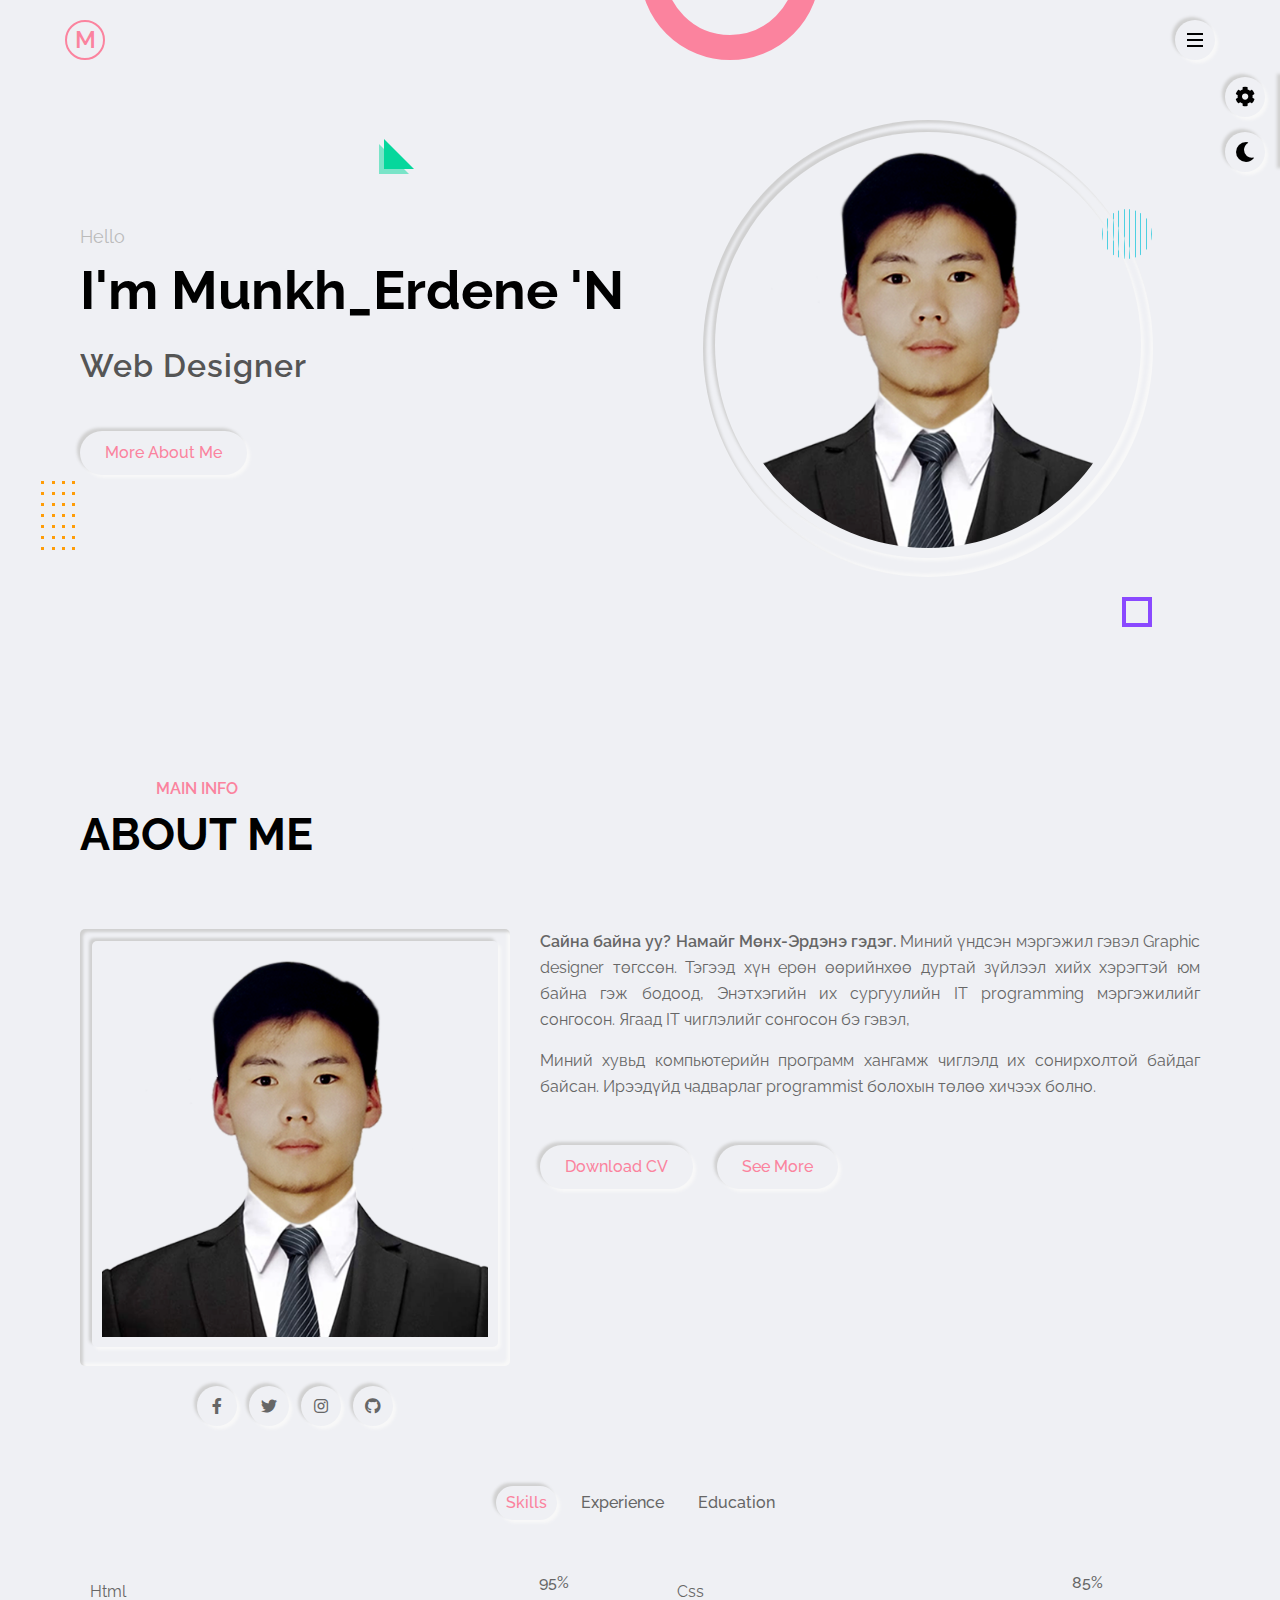
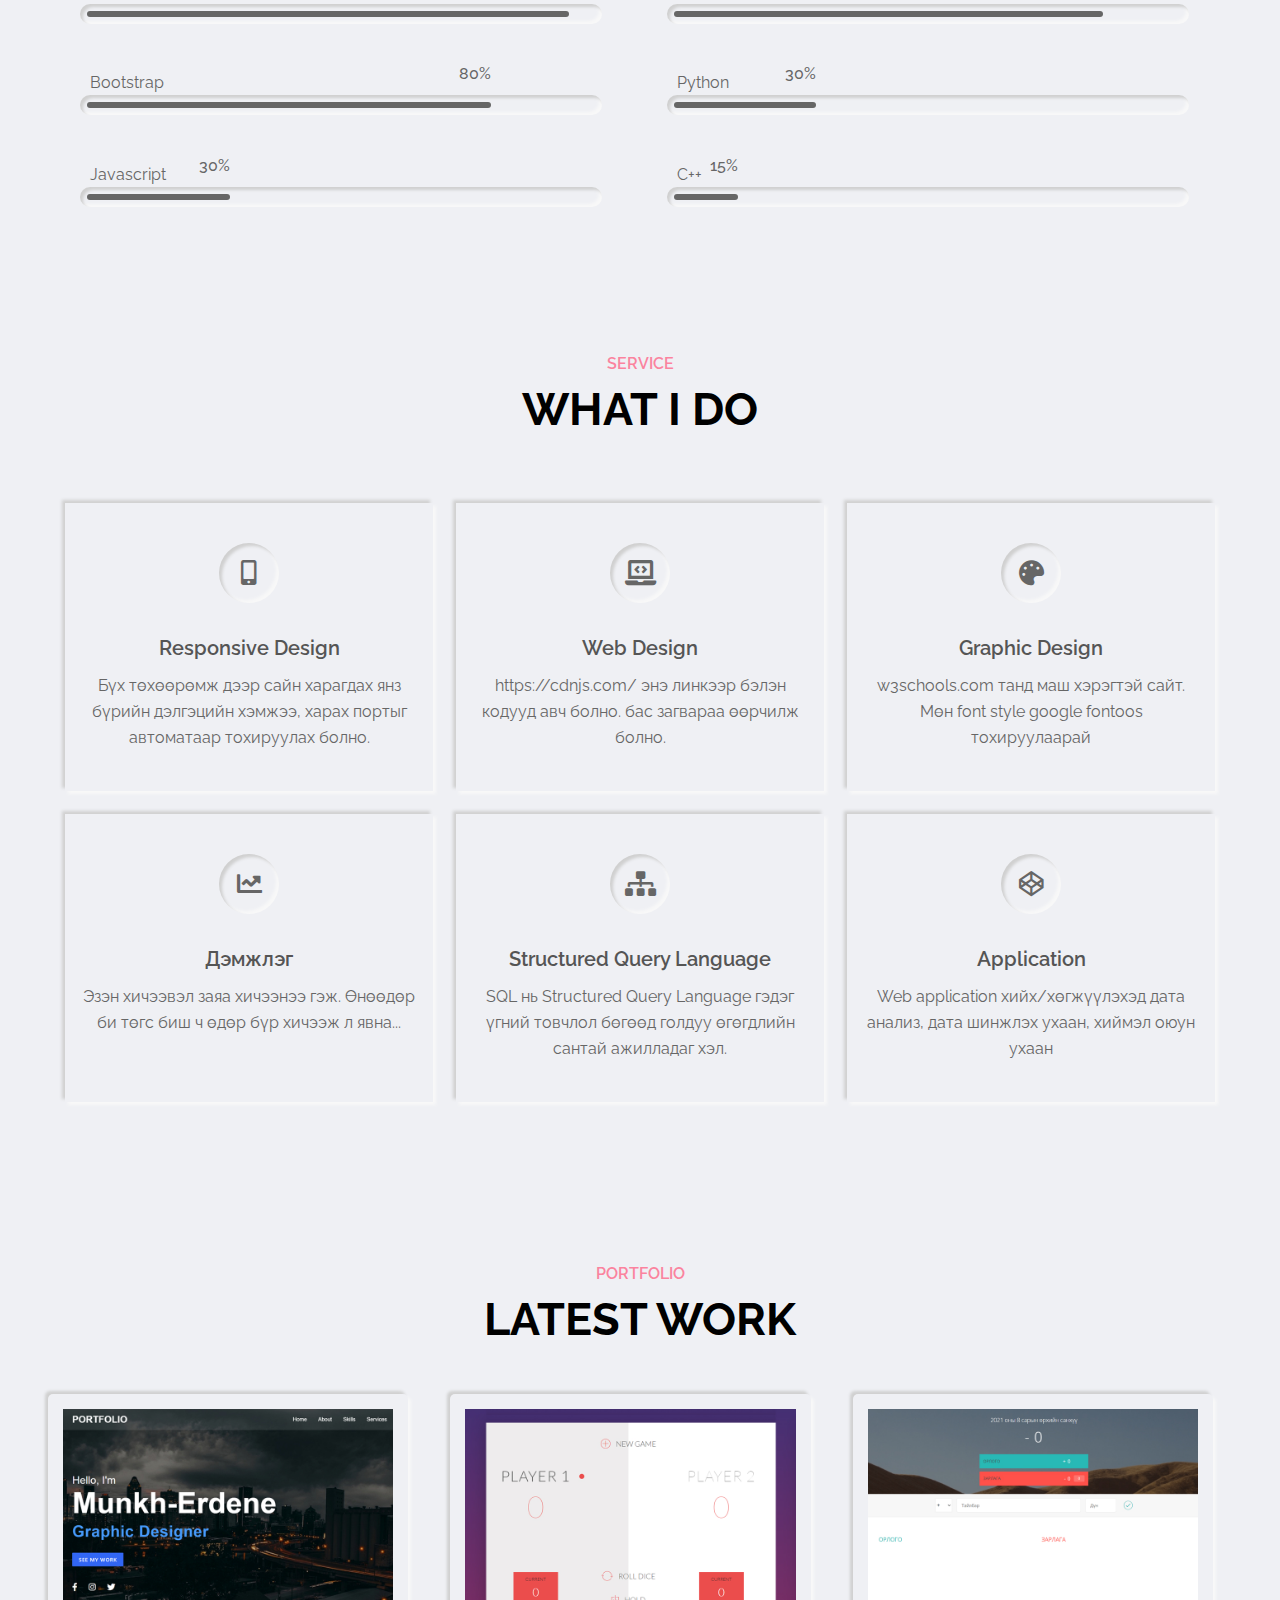
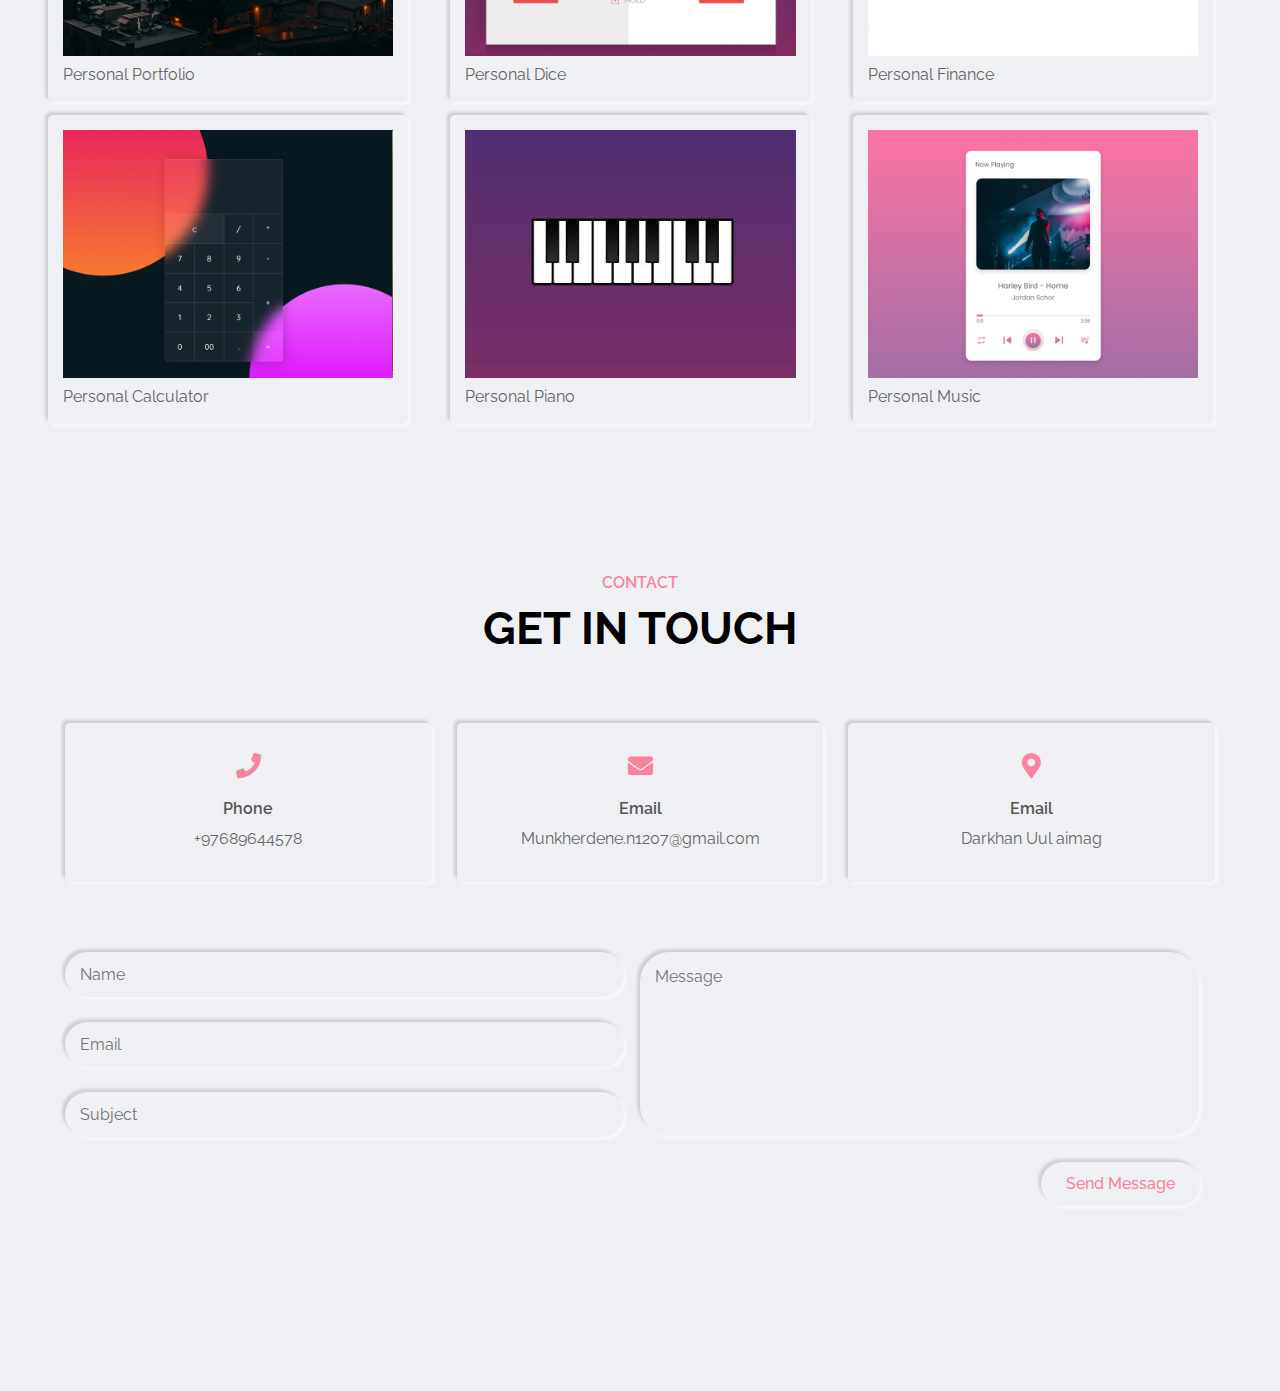
==== commit 209f8bbc: "responsive edit" ====
--- a/index.html
+++ b/index.html
@@ -103,7 +103,7 @@
         </ul>
       </div>
       <!-- copyright text -->
-      <p class="copyright">&copy; 2021 Website Munkh_Erdene 'N</p>
+      <p class="copyright">&copy; 2022 Website Munkh_Erdene 'N</p>
     </nav>
     <div class="fade-out-effect"></div>
     <!-- navigation menu end -->
@@ -278,7 +278,7 @@
               <div class="skill-item">
                 <p>Html</p>
                 <div class="progress inner-shadow">
-                  <div class="progress-bar" style="width: calc(95% - 14px)">
+                  <div class="progress-bar" style="width: calc(95% - 14px)" >
                     <span>95%</span>
                   </div>
                 </div>
@@ -457,7 +457,7 @@
                       <div class="icon">
                         <i class="fas fa-graduation-cap"></i>
                       </div>
-                      <span>2021-2022</span>
+                      <span>2022-2023</span>
                       <h3>Энэтхэгийн Их Сургууль</h3>
                       <h4>Software engineer</h4>
                       <p>
--- a/assets/css/sytle.css
+++ b/assets/css/sytle.css
@@ -2,8 +2,7 @@
 * {
   margin: 0;
   padding: 0;
-  -webkit-box-sizing: border-box;
-          box-sizing: border-box;
+  box-sizing: border-box;
   outline: none;
   text-decoration: none;
   list-style: none;
@@ -16,12 +15,8 @@
 .container {
   margin: auto;
   max-width: 1150px;
-  -webkit-box-pack: center;
-      -ms-flex-pack: center;
-          justify-content: center;
-  -webkit-box-align: center;
-      -ms-flex-align: center;
-          align-items: center;
+  justify-content: center;
+  align-items: center;
   position: relative;
 }
 
@@ -47,7 +42,6 @@
   overflow-x: hidden;
   background: var(--bg-black-50);
 }
-
 body.dark {
   --bg-black-900: #fff;
   --bg-black-100: #353535;
@@ -62,30 +56,23 @@
 }
 
 .outer-shadow {
-  -webkit-box-shadow: var(--outer-shadow);
-          box-shadow: var(--outer-shadow);
+  box-shadow: var(--outer-shadow);
 }
 
 .inner-shadow {
-  -webkit-box-shadow: var(--inner-shadow);
-          box-shadow: var(--inner-shadow);
+  box-shadow: var(--inner-shadow);
 }
 
 .hover-in-shadow {
   z-index: 1;
   position: relative;
 }
-
 .hover-in-shadow:hover {
-  -webkit-box-shadow: var(--outer-shadow-0);
-          box-shadow: var(--outer-shadow-0);
-}
-
+  box-shadow: var(--outer-shadow-0);
+}
 .hover-in-shadow:hover::after {
-  -webkit-box-shadow: var(--inner-shadow);
-          box-shadow: var(--inner-shadow);
-}
-
+  box-shadow: var(--inner-shadow);
+}
 .hover-in-shadow::after {
   content: "";
   position: absolute;
@@ -93,14 +80,11 @@
   top: 0;
   width: 100%;
   height: 100%;
-  -webkit-transition: all 0.3s ease;
   transition: all 0.3s ease;
 }
 
 .alin-items-center {
-  -webkit-box-align: center;
-      -ms-flex-align: center;
-          align-items: center;
+  align-items: center;
 }
 
 .btn-1 {
@@ -112,12 +96,10 @@
   line-height: 1.5;
   cursor: pointer;
   border-radius: 30px;
-  -webkit-transition: all 0.3s ease;
   transition: all 0.3s ease;
   display: inline-block;
   border: none;
 }
-
 .btn-1::after {
   border-radius: 30px;
 }
@@ -126,7 +108,6 @@
   z-index: -1;
   position: absolute;
 }
-
 .effect-wrap .effect-1 {
   width: 30px;
   height: 30px;
@@ -136,30 +117,22 @@
   -webkit-animation: spin 10s linear infinite;
           animation: spin 10s linear infinite;
 }
-
 .effect-wrap .effect-2 {
   left: 3%;
   bottom: 20%;
   width: 40px;
-  display: -webkit-box;
-  display: -ms-flexbox;
   display: flex;
-  -ms-flex-wrap: wrap;
-      flex-wrap: wrap;
-  -webkit-box-pack: justify;
-      -ms-flex-pack: justify;
-          justify-content: space-between;
+  flex-wrap: wrap;
+  justify-content: space-between;
   -webkit-animation: topBounce 3s ease-in-out infinite;
           animation: topBounce 3s ease-in-out infinite;
 }
-
 .effect-wrap .effect-2 div {
   height: 3px;
   width: 3px;
   background: #ff9c07;
   margin: 0 3px 8px;
 }
-
 .effect-wrap .effect-3 {
   height: 180px;
   width: 180px;
@@ -170,7 +143,6 @@
   -webkit-animation: leftBounce 3s ease-in-out infinite;
           animation: leftBounce 3s ease-in-out infinite;
 }
-
 .effect-wrap .effect-4 {
   border-top: 30px solid transparent;
   border-left: 30px solid #06d79c;
@@ -179,7 +151,6 @@
   -webkit-animation: spin 15s linear infinite;
           animation: spin 15s linear infinite;
 }
-
 .effect-wrap .effect-4::before {
   content: "";
   border-top: 30px solid transparent;
@@ -189,24 +160,18 @@
   left: -35px;
   top: -25px;
 }
-
 .effect-wrap .effect-5 {
   width: 50px;
   height: 50px;
   right: 10%;
   top: 30%;
-  display: -webkit-box;
-  display: -ms-flexbox;
   display: flex;
-  -webkit-box-pack: justify;
-      -ms-flex-pack: justify;
-          justify-content: space-between;
+  justify-content: space-between;
   border-radius: 50%;
   overflow: hidden;
   -webkit-animation: spin 10s linear infinite;
           animation: spin 10s linear infinite;
 }
-
 .effect-wrap .effect-5 div {
   width: 1px;
   background: #4dd0e1;
@@ -214,93 +179,67 @@
 
 @-webkit-keyframes spin {
   0% {
-    -webkit-transform: rotate(0deg);
-            transform: rotate(0deg);
+    transform: rotate(0deg);
   }
   100% {
-    -webkit-transform: rotate(360deg);
-            transform: rotate(360deg);
+    transform: rotate(360deg);
   }
 }
 
 @keyframes spin {
   0% {
-    -webkit-transform: rotate(0deg);
-            transform: rotate(0deg);
+    transform: rotate(0deg);
   }
   100% {
-    -webkit-transform: rotate(360deg);
-            transform: rotate(360deg);
-  }
-}
-
+    transform: rotate(360deg);
+  }
+}
 @-webkit-keyframes topBounce {
-  0%,
-  100% {
-    -webkit-transform: translateY(0);
-            transform: translateY(0);
+  0%, 100% {
+    transform: translateY(0);
   }
   50% {
-    -webkit-transform: translateY(25px);
-            transform: translateY(25px);
-  }
-}
-
+    transform: translateY(25px);
+  }
+}
 @keyframes topBounce {
-  0%,
-  100% {
-    -webkit-transform: translateY(0);
-            transform: translateY(0);
+  0%, 100% {
+    transform: translateY(0);
   }
   50% {
-    -webkit-transform: translateY(25px);
-            transform: translateY(25px);
-  }
-}
-
+    transform: translateY(25px);
+  }
+}
 @-webkit-keyframes leftBounce {
-  0%,
-  100% {
-    -webkit-transform: translateX(0);
-            transform: translateX(0);
+  0%, 100% {
+    transform: translateX(0);
   }
   50% {
-    -webkit-transform: translateX(25px);
-            transform: translateX(25px);
-  }
-}
-
+    transform: translateX(25px);
+  }
+}
 @keyframes leftBounce {
-  0%,
-  100% {
-    -webkit-transform: translateX(0);
-            transform: translateX(0);
+  0%, 100% {
+    transform: translateX(0);
   }
   50% {
-    -webkit-transform: translateX(25px);
-            transform: translateX(25px);
-  }
-}
-
+    transform: translateX(25px);
+  }
+}
 .section-title {
   padding: 0 15px;
-  -webkit-box-flex: 0;
-      -ms-flex: 0 0 100%;
-          flex: 0 0 100%;
   max-width: 100%;
   text-align: center;
   font-size: 30px;
   text-transform: uppercase;
   margin-bottom: 60px;
 }
-
 .section-title h2 {
   color: var(--bg-text-900);
   font-weight: 700;
   margin: 0;
   display: inline-block;
 }
-
 .section-title h2::before {
   content: attr(data-heading);
   display: block;
@@ -311,17 +250,13 @@
 
 .reveal {
   position: relative;
-  -webkit-transform: translateY(50px);
-          transform: translateY(50px);
+  transform: translateY(50px);
   opacity: 0;
-  -webkit-transition: all 1.5s ease;
   transition: all 1.5s ease;
 }
-
 .reveal.active {
   opacity: 1;
-  -webkit-transform: translateY(0);
-          transform: translateY(0);
+  transform: translateY(0);
 }
 
 .section.hide {
@@ -341,18 +276,11 @@
   padding: 20px 15px;
   position: absolute;
 }
-
 .header .row {
-  display: -webkit-box;
-  display: -ms-flexbox;
   display: flex;
-  -ms-flex-wrap: wrap;
-      flex-wrap: wrap;
-  -webkit-box-pack: justify;
-      -ms-flex-pack: justify;
-          justify-content: space-between;
-}
-
+  flex-wrap: wrap;
+  justify-content: space-between;
+}
 .header .row .logo a {
   width: 40px;
   height: 40px;
@@ -366,30 +294,20 @@
   font-weight: 600;
   text-transform: uppercase;
 }
-
 .header .row .hamburger-btn {
   width: 40px;
   height: 40px;
   cursor: pointer;
-  -webkit-transition: all 0.3s ease;
   transition: all 0.3s ease;
   border-radius: 40px;
   z-index: 9999;
-  display: -webkit-box;
-  display: -ms-flexbox;
   display: flex;
-  -webkit-box-align: center;
-      -ms-flex-align: center;
-          align-items: center;
-  -webkit-box-pack: center;
-      -ms-flex-pack: center;
-          justify-content: center;
-}
-
+  align-items: center;
+  justify-content: center;
+}
 .header .row .hamburger-btn::after {
   border-radius: 40px;
 }
-
 .header .row .hamburger-btn span {
   width: 16px;
   height: 2px;
@@ -397,7 +315,6 @@
   position: relative;
   background: var(--bg-black-900);
 }
-
 .header .row .hamburger-btn span::before, .header .row .hamburger-btn span::after {
   content: "";
   left: 0;
@@ -406,11 +323,9 @@
   position: absolute;
   background: var(--bg-black-900);
 }
-
 .header .row .hamburger-btn span::before {
   top: -6px;
 }
-
 .header .row .hamburger-btn span::after {
   top: 6px;
 }
@@ -428,25 +343,20 @@
   visibility: hidden;
   overflow-y: auto;
 }
-
 .nav-menu.open {
   visibility: visible;
   opacity: 1;
   z-index: 999;
-  -webkit-transition: all 0.3s ease-in;
   transition: all 0.3s ease-in;
 }
-
 .nav-menu p.copyright {
   position: absolute;
   left: -90px;
   top: 50%;
   font-size: 15px;
   color: var(--bg-text-600);
-  -webkit-transform: translateY(-50%) rotate(-90deg);
-          transform: translateY(-50%) rotate(-90deg);
-}
-
+  transform: translateY(-50%) rotate(-90deg);
+}
 .nav-menu .close-nav-menu {
   width: 40px;
   height: 40px;
@@ -460,37 +370,25 @@
   cursor: pointer;
   text-align: center;
   color: var(--bg-text-600);
-  -webkit-transition: all 0.3s ease;
-  transition: all 0.3s ease;
-}
-
+  transition: all 0.3s ease;
+}
 .nav-menu .close-nav-menu::after {
   border-radius: 50%;
 }
-
 .nav-menu .nav-menu-inner {
   min-height: 100vh;
-  display: -webkit-box;
-  display: -ms-flexbox;
   display: flex;
-  -webkit-box-align: center;
-      -ms-flex-align: center;
-          align-items: center;
-  -webkit-box-pack: center;
-      -ms-flex-pack: center;
-          justify-content: center;
-}
-
+  align-items: center;
+  justify-content: center;
+}
 .nav-menu .nav-menu-inner ul {
   padding: 15px;
   text-align: center;
 }
-
 .nav-menu .nav-menu-inner ul li {
   display: block;
   margin-bottom: 20px;
 }
-
 .nav-menu .nav-menu-inner ul li a {
   display: inline-block;
   font-size: 28px;
@@ -499,18 +397,14 @@
   padding: 5px 30px;
   border-radius: 30px;
   text-transform: capitalize;
-  -webkit-transition: all 0.3s ease;
-  transition: all 0.3s ease;
-}
-
+  transition: all 0.3s ease;
+}
 .nav-menu .nav-menu-inner ul li a.active {
   color: var(--skin-color);
 }
-
 .nav-menu .nav-menu-inner ul li a::after {
   border-radius: 30px;
 }
-
 .nav-menu .nav-menu-inner ul li:last-child {
   margin-bottom: 0;
 }
@@ -525,7 +419,6 @@
   visibility: hidden;
   z-index: -1;
 }
-
 .fade-out-effect.active {
   visibility: visible;
   z-index: 1000;
@@ -550,7 +443,6 @@
     opacity: 0;
   }
 }
-
 /*---------------------
   navigation menu end
   ---------------------*/
@@ -560,44 +452,34 @@
 .home-section {
   position: relative;
 }
-
 .home-section .full-screen {
   padding: 120px 0;
   min-height: 100%;
-  display: -webkit-box;
-  display: -ms-flexbox;
   display: flex;
 }
-
 .home-section .full-screen .home-text,
 .home-section .full-screen .home-img {
-  -webkit-box-flex: 0;
-      -ms-flex: 0 0 50%;
-          flex: 0 0 50%;
+  flex: 0 0 50%;
   max-width: 50%;
   padding: 0 15px;
 }
-
 .home-section .full-screen .home-text p {
   color: var(--bg-text-300);
   font-size: 18px;
   text-transform: capitalize;
   margin: 0;
 }
-
 .home-section .full-screen .home-text h2 {
   font-size: 54px;
   font-weight: 700;
   color: var(--bg-text-900);
   margin: 0;
 }
-
 .home-section .full-screen .home-text .animated-text {
   height: 70px;
   overflow: hidden;
   position: relative;
 }
-
 .home-section .full-screen .home-text .animated-text h1 {
   color: var(--bg-text-700);
   font-weight: 600;
@@ -607,16 +489,13 @@
   margin: 0;
   text-transform: capitalize;
 }
-
 .home-section .full-screen .home-text .animated-text h1:nth-child(1) {
   -webkit-animation: text-move 10s infinite;
           animation: text-move 10s infinite;
 }
-
 .home-section .full-screen .home-text .btn-1 {
   margin-top: 30px;
 }
-
 @-webkit-keyframes text-move {
   0% {
     margin-top: 0;
@@ -634,7 +513,6 @@
     margin-top: 0;
   }
 }
-
 @keyframes text-move {
   0% {
     margin-top: 0;
@@ -652,7 +530,6 @@
     margin-top: 0;
   }
 }
-
 .home-section .full-screen .home-img .img-box {
   max-width: 450px;
   display: block;
@@ -660,7 +537,6 @@
   border-radius: 50%;
   padding: 12px;
 }
-
 .home-section .full-screen .home-img .img-box img {
   width: 100%;
   border-radius: 50%;
@@ -696,37 +572,27 @@
   experience education end
   -------------------------*/
 }
-
 .about-section .row {
-  display: -webkit-box;
-  display: -ms-flexbox;
   display: flex;
 }
-
 .about-section .row .about-img {
-  -webkit-box-flex: 0;
-      -ms-flex: 0 0 40%;
-          flex: 0 0 40%;
+  flex: 0 0 40%;
   max-width: 40%;
   padding: 0 15px;
 }
-
 .about-section .row .about-img .img-box {
   padding: 12px;
   border-radius: 5px;
 }
-
 .about-section .row .about-img .img-box img {
   width: 100%;
   border-radius: 5px;
   border: 10px solid transparent;
 }
-
 .about-section .row .about-img .social-link {
   margin-top: 20px;
   text-align: center;
 }
-
 .about-section .row .about-img .social-link a {
   display: inline-block;
   width: 40px;
@@ -737,30 +603,22 @@
   color: var(--bg-text-600);
   margin: 0 4px;
   border-radius: 50%;
-  -webkit-transition: all 0.3s ease;
-  transition: all 0.3s ease;
-}
-
+  transition: all 0.3s ease;
+}
 .about-section .row .about-img .social-link a i {
   line-height: 40px;
 }
-
 .about-section .row .about-img .social-link a:hover {
   color: var(--skin-color);
 }
-
 .about-section .row .about-img .social-link a::after {
   border-radius: 50%;
 }
-
 .about-section .row .about-info {
-  -webkit-box-flex: 0;
-      -ms-flex: 0 0 60%;
-          flex: 0 0 60%;
+  flex: 0 0 60%;
   max-width: 60%;
   padding: 0 15px;
 }
-
 .about-section .row .about-info p {
   text-align: justify;
   font-size: 16px;
@@ -768,24 +626,18 @@
   margin-bottom: 15px;
   color: var(--bg-text-600);
 }
-
 .about-section .row .about-info p span {
   font-weight: 600;
 }
-
 .about-section .row .btn-1 {
   margin: 30px 20px 0 0;
 }
-
 .about-section .about-tabs {
   padding: 60px 15px 50px;
-  -webkit-box-flex: 0;
-      -ms-flex: 0 0 100%;
-          flex: 0 0 100%;
+  flex: 0 0 100%;
   max-width: 100%;
   text-align: center;
 }
-
 .about-section .about-tabs .tab-item {
   display: inline-block;
   margin: 0 5px 10px;
@@ -793,94 +645,72 @@
   border-radius: 30px;
   cursor: pointer;
   font-size: 16px;
-  -webkit-transition: all 0.3s ease;
   transition: all 0.3s ease;
   color: var(--bg-text-600);
   font-weight: 500;
   text-transform: capitalize;
 }
-
 .about-section .about-tabs .tab-item.active {
   color: var(--skin-color);
 }
-
 .about-section .about-tabs .tab-item:hover:not(.active) {
   opacity: 0.6;
 }
-
 .about-section .tab-content {
-  -webkit-box-flex: 0;
-      -ms-flex: 0 0 100%;
-          flex: 0 0 100%;
+  flex: 0 0 100%;
   max-width: 100%;
   display: none;
 }
-
 .about-section .tab-content.active {
   display: block;
   -webkit-animation: fadeIntop 0.5s;
           animation: fadeIntop 0.5s;
 }
-
 @-webkit-keyframes fadeInTop {
   0% {
     opacity: 0;
-    -webkit-transform: translateY(-25px);
-            transform: translateY(-25px);
+    transform: translateY(-25px);
   }
   100% {
     opacity: 1;
-    -webkit-transform: translateY(0px);
-            transform: translateY(0px);
-  }
-}
-
+    transform: translateY(0px);
+  }
+}
 @keyframes fadeInTop {
   0% {
     opacity: 0;
-    -webkit-transform: translateY(-25px);
-            transform: translateY(-25px);
+    transform: translateY(-25px);
   }
   100% {
     opacity: 1;
-    -webkit-transform: translateY(0px);
-            transform: translateY(0px);
-  }
-}
-
+    transform: translateY(0px);
+  }
+}
 .about-section .skills {
   width: 100%;
 }
-
 .about-section .skills .grid {
-  display: -ms-grid;
   display: grid;
-  -ms-grid-columns: (48%)[2];
-      grid-template-columns: repeat(2, 48%);
-  -ms-grid-rows: (auto)[3];
-      grid-template-rows: repeat(3, auto);
+  grid-template-columns: repeat(2, 48%);
+  grid-template-rows: repeat(3, auto);
   gap: 3%;
   padding-bottom: 40px;
 }
-
 .about-section .skills .grid .skill-item {
   padding: 0 15px;
   margin-bottom: 40px;
 }
-
 .about-section .skills .grid .skill-item p {
   margin: 0 10px;
   font-size: 16px;
   color: var(--bg-text-600);
   text-transform: capitalize;
 }
-
 .about-section .skills .grid .skill-item .progress {
   height: 20px;
   border-radius: 10px;
   position: relative;
 }
-
 .about-section .skills .grid .skill-item .progress .progress-bar {
   background: var(--bg-text-600);
   height: 6px;
@@ -889,7 +719,6 @@
   position: absolute;
   border-radius: 10px;
 }
-
 .about-section .skills .grid .skill-item .progress .progress-bar span {
   position: absolute;
   right: 0;
@@ -899,21 +728,16 @@
   color: var(--bg-text-600);
   margin-top: -40px;
 }
-
 .about-section .experience,
 .about-section .education {
   padding-bottom: 80px;
 }
-
 .about-section .experience .timeline,
 .about-section .education .timeline {
-  -webkit-box-flex: 0;
-      -ms-flex: 0 0 100%;
-          flex: 0 0 100%;
+  flex: 0 0 100%;
   max-width: 100%;
   position: relative;
 }
-
 .about-section .experience .timeline::before,
 .about-section .education .timeline::before {
   content: "";
@@ -924,55 +748,44 @@
   background-color: var(--bg-black-100);
   position: absolute;
 }
-
 .about-section .experience .timeline .timeline-item,
 .about-section .education .timeline .timeline-item {
-  -webkit-box-flex: 0;
-      -ms-flex: 0 0 100%;
-          flex: 0 0 100%;
+  flex: 0 0 100%;
   max-width: 100%;
   padding: 0 15px;
 }
-
 .about-section .experience .timeline .timeline-item:nth-child(odd),
 .about-section .education .timeline .timeline-item:nth-child(odd) {
   padding-right: calc(50% + 50px);
   text-align: right;
 }
-
 .about-section .experience .timeline .timeline-item:nth-child(odd) .icon,
 .about-section .education .timeline .timeline-item:nth-child(odd) .icon {
   right: -70px;
 }
-
 .about-section .experience .timeline .timeline-item:nth-child(odd) .timeline-item-inner::before,
 .about-section .education .timeline .timeline-item:nth-child(odd) .timeline-item-inner::before {
   right: -30px;
 }
-
 .about-section .experience .timeline .timeline-item:nth-child(even),
 .about-section .education .timeline .timeline-item:nth-child(even) {
   padding-left: calc(50% + 50px);
   text-align: left;
 }
-
 .about-section .experience .timeline .timeline-item:nth-child(even) .icon,
 .about-section .education .timeline .timeline-item:nth-child(even) .icon {
   left: -70px;
 }
-
 .about-section .experience .timeline .timeline-item:nth-child(even) .timeline-item-inner::before,
 .about-section .education .timeline .timeline-item:nth-child(even) .timeline-item-inner::before {
   left: -30px;
 }
-
 .about-section .experience .timeline .timeline-item-inner,
 .about-section .education .timeline .timeline-item-inner {
   padding: 30px;
   border-radius: 5px;
   position: relative;
 }
-
 .about-section .experience .timeline .timeline-item-inner span,
 .about-section .education .timeline .timeline-item-inner span {
   font-weight: 500;
@@ -981,7 +794,6 @@
   margin: 0 0 10px;
   text-transform: capitalize;
 }
-
 .about-section .experience .timeline .timeline-item-inner h3,
 .about-section .education .timeline .timeline-item-inner h3 {
   font-size: 20px;
@@ -990,7 +802,6 @@
   margin: 0 0 5px;
   text-transform: capitalize;
 }
-
 .about-section .experience .timeline .timeline-item-inner h4,
 .about-section .education .timeline .timeline-item-inner h4 {
   font-size: 16px;
@@ -998,7 +809,6 @@
   color: var(--bg-text-600);
   margin: 0;
 }
-
 .about-section .experience .timeline .timeline-item-inner p,
 .about-section .education .timeline .timeline-item-inner p {
   font-size: 16px;
@@ -1007,7 +817,6 @@
   margin: 15px 0 0;
   text-align: justify;
 }
-
 .about-section .experience .timeline .timeline-item-inner .icon,
 .about-section .education .timeline .timeline-item-inner .icon {
   top: 18px;
@@ -1021,7 +830,6 @@
   color: var(--skin-color);
   position: absolute;
 }
-
 .about-section .experience .timeline .timeline-item-inner::before,
 .about-section .education .timeline .timeline-item-inner::before {
   content: "";
@@ -1043,22 +851,17 @@
   padding: 80px 0 80px;
   height: 100%;
 }
-
 .service-section .grid {
   width: 100%;
-  display: -webkit-box;
-  display: -ms-flexbox;
   display: flex;
-  -ms-flex-wrap: wrap;
-      flex-wrap: wrap;
-  gap: 8px;
-}
-
+  flex-wrap: wrap;
+  justify-content: center;
+  gap: 23px;
+}
 .service-section .grid .service-item {
   width: 32%;
   height: 288px;
 }
-
 .service-section .grid .service-item-inner {
   padding: 40px 15px;
   text-align: center;
@@ -1066,7 +869,6 @@
   cursor: pointer;
   width: 100%;
 }
-
 .service-section .grid .service-item-inner h3 {
   font-size: 20px;
   font-weight: 600;
@@ -1074,41 +876,32 @@
   margin: 0 0 10px;
   text-transform: capitalize;
 }
-
 .service-section .grid .service-item-inner p {
   font-size: 16px;
   color: var(--bg-text-600);
   margin: 0;
   line-height: 26px;
 }
-
 .service-section .grid .service-item-inner:hover .icon {
-  -webkit-box-shadow: var(--iner-shdow-0);
-          box-shadow: var(--iner-shdow-0);
-}
-
+  box-shadow: var(--iner-shdow-0);
+}
 .service-section .grid .service-item-inner:hover .icon::after {
-  -webkit-box-shadow: var(--outer-shadow);
-          box-shadow: var(--outer-shadow);
-}
-
+  box-shadow: var(--outer-shadow);
+}
 .service-section .grid .service-item-inner:hover .icon i {
   color: var(--skin-color);
 }
-
 .service-section .grid .service-item-inner .icon {
   width: 60px;
   height: 60px;
   text-align: center;
   border-radius: 50%;
-  -webkit-transition: all 0.3s ease;
   transition: all 0.3s ease;
   display: block;
   margin: 0 auto 30px;
   position: relative;
   color: var(--bg-text-600);
 }
-
 .service-section .grid .service-item-inner .icon::after {
   content: "";
   position: absolute;
@@ -1117,14 +910,11 @@
   width: 100%;
   height: 100%;
   border-radius: 50%;
-  -webkit-transition: all 0.3s ease;
-  transition: all 0.3s ease;
-}
-
+  transition: all 0.3s ease;
+}
 .service-section .grid .service-item-inner .icon i {
   font-size: 25px;
   line-height: 60px;
-  -webkit-transition: all 0.3s ease;
   transition: all 0.3s ease;
 }
 
@@ -1138,21 +928,16 @@
   padding: 80px 0 80px;
   height: 100%;
 }
-
 .portfolio-section .section-title {
   margin-bottom: 40px;
 }
-
 .portfolio-section .portfolio-filter {
   padding: 0 15px;
-  -webkit-box-flex: 0;
-      -ms-flex: 0 0 100%;
-          flex: 0 0 100%;
+  flex: 0 0 100%;
   max-width: 100%;
   text-align: center;
   margin-bottom: 1.5rem;
 }
-
 .portfolio-section .portfolio-filter .filter-item {
   display: inline-block;
   margin: 0 5px 10px;
@@ -1163,50 +948,34 @@
   color: var(--bg-text-600);
   text-transform: capitalize;
   font-size: 16px;
-  -webkit-transition: all 0.3s ease;
-  transition: all 0.3s ease;
-}
-
+  transition: all 0.3s ease;
+}
 .portfolio-section .portfolio-filter .filter-item:hover {
   opacity: 0.6;
 }
-
 .portfolio-section .portfolio-filter .filter-item.active {
   color: var(--skin-color);
 }
-
 .portfolio-section .portfolio-grid {
   gap: 2%;
-  display: -ms-grid;
   display: grid;
-  -webkit-box-pack: center;
-      -ms-flex-pack: center;
-          justify-content: center;
-  -ms-grid-columns: (33%)[3];
-      grid-template-columns: repeat(3, 33%);
-  -ms-grid-rows: (auto)[2];
-      grid-template-rows: repeat(2, auto);
-}
-
+  justify-content: center;
+  grid-template-columns: repeat(3, 33%);
+  grid-template-rows: repeat(2, auto);
+}
 .portfolio-section .portfolio-grid .portfolio-item {
-  -webkit-box-flex: 0;
-      -ms-flex: 0 0 95%;
-          flex: 0 0 95%;
+  flex: 0 0 95%;
   max-width: 95%;
 }
-
 .portfolio-section .portfolio-grid .portfolio-item .portfolio-item-inner {
   padding: 15px;
   border-radius: 5px;
   cursor: pointer;
-  -webkit-transition: all 0.3s ease;
-  transition: all 0.3s ease;
-}
-
+  transition: all 0.3s ease;
+}
 .portfolio-section .portfolio-grid .portfolio-item .portfolio-item-inner a {
   color: var(--bg-text-600);
 }
-
 .portfolio-section .portfolio-grid .portfolio-item .portfolio-item-inner a p:hover {
   color: #fb839e;
 }
@@ -1221,26 +990,19 @@
   padding: 15px;
   width: 200px;
   z-index: 101;
-  -webkit-transition: all 0.3s ease;
-  transition: all 0.3s ease;
-  -webkit-transform: translateX(100%);
-          transform: translateX(100%);
-}
-
+  transition: all 0.3s ease;
+  transform: translateX(100%);
+}
 .style-switcher.open {
   cursor: pointer;
-  -webkit-transform: translateX(-15px);
-          transform: translateX(-15px);
-}
-
+  transform: translateX(-15px);
+}
 .style-switcher .style-switcher-toggler {
   top: 0;
 }
-
 .style-switcher .day-night {
   top: 55px;
 }
-
 .style-switcher .s-icon {
   position: absolute;
   height: 40px;
@@ -1250,25 +1012,20 @@
   color: var(--bg-black-900);
   right: 100%;
   margin-right: 15px;
-  -webkit-transition: all 0.3s ease;
   transition: all 0.3s ease;
   border-radius: 50%;
   cursor: pointer;
 }
-
 .style-switcher .s-icon::after {
   border-radius: 50%;
 }
-
 .style-switcher .s-icon:first-child {
   -webkit-animation: spin 3s linear infinite;
           animation: spin 3s linear infinite;
 }
-
 .style-switcher .s-icon i {
   line-height: 40px;
 }
-
 .style-switcher h4 {
   margin: 0 0 10px;
   color: var(--bg-text-700);
@@ -1276,56 +1033,41 @@
   font-weight: 600;
   text-transform: capitalize;
 }
-
 .style-switcher .colors {
-  display: -webkit-box;
-  display: -ms-flexbox;
   display: flex;
-  -ms-flex-wrap: wrap;
-      flex-wrap: wrap;
-  -webkit-box-pack: justify;
-      -ms-flex-pack: justify;
-          justify-content: space-between;
-}
-
+  flex-wrap: wrap;
+  justify-content: space-between;
+}
 .style-switcher .colors span {
   display: inline-block;
   height: 30px;
   width: 30px;
   border-radius: 50%;
 }
-
 .style-switcher .colors span.color-1 {
   background-color: #fb839e;
 }
-
 .style-switcher .colors span.color-2 {
   background-color: #ec9412;
 }
-
 .style-switcher .colors span.color-3 {
   background-color: #1fc586;
 }
-
 .style-switcher .colors span.color-4 {
   background-color: #2eb1ed;
 }
-
 .style-switcher .colors span.color-5 {
   background-color: #cc3a3b;
 }
 
 @keyframes spin {
   0% {
-    -webkit-transform: rotate(0deg);
-            transform: rotate(0deg);
+    transform: rotate(0deg);
   }
   100% {
-    -webkit-transform: rotate(360deg);
-            transform: rotate(360deg);
-  }
-}
-
+    transform: rotate(360deg);
+  }
+}
 /*---------------
 contact start
 ---------------*/
@@ -1333,35 +1075,25 @@
   padding: 80px 0 80px;
   min-height: 100vh;
 }
-
 .contact-section .contact-grid {
-  display: -ms-grid;
   display: grid;
-  -ms-grid-columns: (32%)[3];
-      grid-template-columns: repeat(3, 32%);
-  -ms-grid-rows: (auto)[1];
-      grid-template-rows: repeat(1, auto);
+  grid-template-columns: repeat(3, 32%);
+  grid-template-rows: repeat(1, auto);
   gap: 25px;
-  display: -webkit-box;
-  display: -ms-flexbox;
   display: flex;
 }
-
 .contact-section .contact-grid .contact-item {
   width: 100%;
 }
-
 .contact-section .contact-grid .contact-item .contact-item-inner {
   padding: 30px 15px;
   text-align: center;
   border-radius: 5px;
 }
-
 .contact-section .contact-grid .contact-item .contact-item-inner i {
   font-size: 25px;
   color: var(--skin-color);
 }
-
 .contact-section .contact-grid .contact-item .contact-item-inner span {
   display: block;
   font-size: 16px;
@@ -1370,7 +1102,6 @@
   margin: 15px 0 5px;
   text-transform: capitalize;
 }
-
 .contact-section .contact-grid .contact-item .contact-item-inner p,
 .contact-section .contact-grid .contact-item .contact-item-inner a {
   font-size: 16px;
@@ -1379,41 +1110,28 @@
   margin: 0;
   word-break: break-word;
 }
-
 .contact-section .contact-form {
   cursor: pointer;
-  -webkit-box-flex: 0;
-      -ms-flex: 0 0 102%;
-          flex: 0 0 102%;
+  flex: 0 0 102%;
   max-width: 102%;
   margin-top: 50px;
 }
-
 .contact-section .contact-form form {
   width: 100%;
-  display: -webkit-box;
-  display: -ms-flexbox;
   display: flex;
 }
-
 .contact-section .contact-form form .w-50 {
-  -webkit-box-flex: 0;
-      -ms-flex: 0 0 50%;
-          flex: 0 0 50%;
+  flex: 0 0 50%;
   margin-top: 20px;
 }
-
 .contact-section .contact-form form .w-50 .input-group {
   margin: 0 16px 25px 0;
   border-radius: 30px;
-  -webkit-transition: all 0.3s ease;
-  transition: all 0.3s ease;
-}
-
+  transition: all 0.3s ease;
+}
 .contact-section .contact-form form .w-50 .input-group::after {
   border-radius: 30px;
 }
-
 .contact-section .contact-form form .w-50 .input-group .input-control {
   display: block;
   font-size: 16px;
@@ -1425,17 +1143,13 @@
   background: transparent;
   color: var(--bg-text-700);
 }
-
 .contact-section .contact-form form .w-50 .input-group textarea.input-control {
   height: 184px;
   padding-top: 15px;
   resize: none;
 }
-
 .contact-section .submit-btn {
-  -webkit-box-flex: 0;
-      -ms-flex: 0 0 100%;
-          flex: 0 0 100%;
+  flex: 0 0 100%;
   max-width: 100%;
   text-align: right;
   padding: 0 15px;
@@ -1450,54 +1164,42 @@
     width: 48%;
   }
 }
-
 @media (max-width: 1145px) {
   .service-section {
     margin-left: 15px;
   }
 }
-
 @media (max-width: 769px) {
+  .service-section {
+    margin-left: 30px;
+  }
   .row1 {
-    display: -webkit-box;
-    display: -ms-flexbox;
     display: flex;
-    -webkit-box-orient: vertical;
-    -webkit-box-direction: normal;
-        -ms-flex-direction: column;
-            flex-direction: column;
-    -webkit-box-pack: center !important;
-        -ms-flex-pack: center !important;
-            justify-content: center !important;
+    flex-direction: column;
+    justify-content: center !important;
   }
   .home-section,
-  .about-section,
-  .portfolio-section,
-  .contact-section {
+.about-section,
+.portfolio-section,
+.contact-section {
     right: 13px;
   }
   .home-section .container .full-screen .home-text,
-  .home-section .container .full-screen .home-img,
-  .about-section .container .row .about-img,
-  .about-section .container .row .about-info, .container .service .grid .service-item,
-  .contact-section .w-50,
-  .portfolio-section {
+.home-section .container .full-screen .home-img,
+.about-section .container .row .about-img,
+.about-section .container .row .about-info, .container .service .grid .service-item,
+.contact-section .w-50,
+.portfolio-section {
     text-align: center;
-    -webkit-box-align: center;
-        -ms-flex-align: center;
-            align-items: center;
-    -webkit-box-flex: 0;
-        -ms-flex: 0 0 95%;
-            flex: 0 0 95%;
+    align-items: center;
+    flex: 0 0 95%;
     max-width: 95%;
   }
   .home-section {
     margin-left: 10%;
   }
   .home-section .home-text {
-    -webkit-box-ordinal-group: 3;
-        -ms-flex-order: 2;
-            order: 2;
+    order: 2;
     text-align: center;
   }
   .full-screen {
@@ -1523,22 +1225,12 @@
     margin: 0 6% 0 6%;
   }
   .about-section .row {
-    display: -webkit-box;
-    display: -ms-flexbox;
     display: flex;
-    -webkit-box-orient: vertical;
-    -webkit-box-direction: normal;
-        -ms-flex-direction: column;
-            flex-direction: column;
+    flex-direction: column;
   }
   .about-section .row .about-img {
-    display: -webkit-box;
-    display: -ms-flexbox;
     display: flex;
-    -webkit-box-orient: vertical;
-    -webkit-box-direction: normal;
-        -ms-flex-direction: column;
-            flex-direction: column;
+    flex-direction: column;
   }
   .about-section .row .about-img .img-box {
     max-width: 450px;
@@ -1548,13 +1240,9 @@
     margin-top: 1.5rem;
   }
   .about-section .row .grid {
-    -ms-grid-columns: (95%)[1] !important;
-        grid-template-columns: repeat(1, 95%) !important;
-    -ms-grid-rows: (auto)[5] !important;
-        grid-template-rows: repeat(5, auto) !important;
-    -webkit-box-pack: center;
-        -ms-flex-pack: center;
-            justify-content: center;
+    grid-template-columns: repeat(1, 95%) !important;
+    grid-template-rows: repeat(5, auto) !important;
+    justify-content: center;
     margin-bottom: 40px;
   }
   .about-section .timeline .timeline-item:nth-child(odd) {
@@ -1581,37 +1269,24 @@
   .about-section .timeline .timeline-item:last-child {
     margin-bottom: 0 !important;
   }
-  .about-section
-.timeline
-.timeline-item:nth-child(odd)
-.timeline-item-inner::before {
+  .about-section .timeline .timeline-item:nth-child(odd) .timeline-item-inner::before {
     left: -30px !important;
     right: 0 !important;
   }
   .about-section .education .timeline .timeline-item:nth-child(odd) .icon,
-  .about-section .experience .timeline .timeline-item:nth-child(odd) .icon {
+.about-section .experience .timeline .timeline-item:nth-child(odd) .icon {
     /* display: none !important; */
     left: -60px !important;
   }
   .contact-section .container .contact-grid {
     margin-left: 4%;
-    -webkit-box-orient: vertical;
-    -webkit-box-direction: normal;
-        -ms-flex-direction: column;
-            flex-direction: column;
-    -ms-grid-columns: (50%)[1];
-        grid-template-columns: repeat(1, 50%);
-    -ms-grid-rows: (auto)[6];
-        grid-template-rows: repeat(6, auto);
+    flex-direction: column;
+    grid-template-columns: repeat(1, 50%);
+    grid-template-rows: repeat(6, auto);
   }
   .contact-section .container .contact-input-grid .contact-form form {
-    display: -webkit-box;
-    display: -ms-flexbox;
     display: flex;
-    -webkit-box-orient: vertical;
-    -webkit-box-direction: normal;
-        -ms-flex-direction: column;
-            flex-direction: column;
+    flex-direction: column;
     margin-left: 11%;
   }
   .contact-section .contact-grid .contact-item {
@@ -1622,29 +1297,25 @@
     margin-left: 14%;
   }
   .portfolio-section .portfolio-grid {
-    -ms-grid-columns: (100%)[1] !important;
-        grid-template-columns: repeat(1, 100%) !important;
-    -ms-grid-rows: (auto)[6] !important;
-        grid-template-rows: repeat(6, auto) !important;
+    grid-template-columns: repeat(1, 100%) !important;
+    grid-template-rows: repeat(6, auto) !important;
   }
   .portfolio-section .portfolio-grid .portfolio-item:last-child {
     margin-bottom: 40px;
   }
 }
-
 @media (max-width: 574px) {
   .home-section .full-screen .home-text h2 {
     font-size: 30px;
   }
   .home-section .home-img .img-box,
-  .about-section .about-img .img-box {
+.about-section .about-img .img-box {
     max-width: 260px !important;
   }
   .service-section .grid .service-item {
     width: 48%;
   }
   .service-section .grid .service-item .service-item-inner {
-    padding: 20px 0;
-  }
-}
-/*# sourceMappingURL=sytle.css.map */+    padding: 20px 10px;
+  }
+}/*# sourceMappingURL=sytle.css.map */